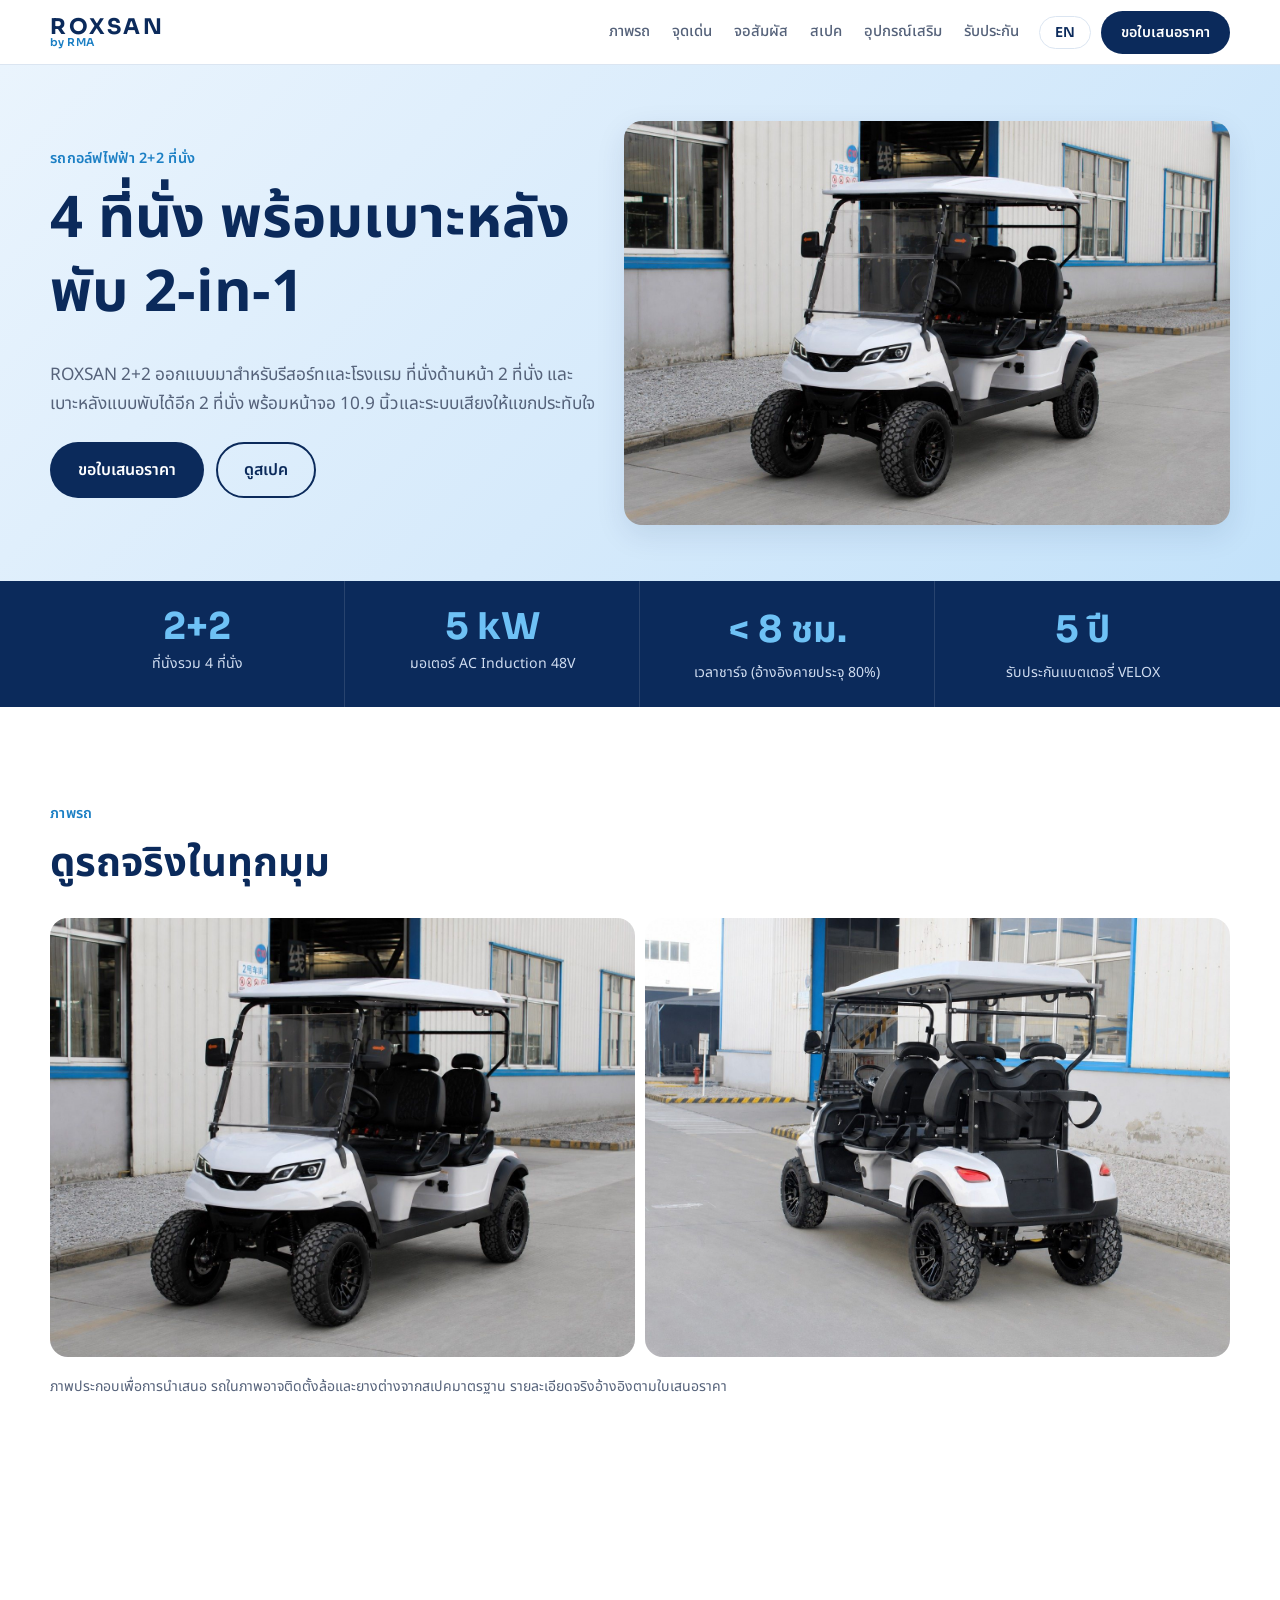
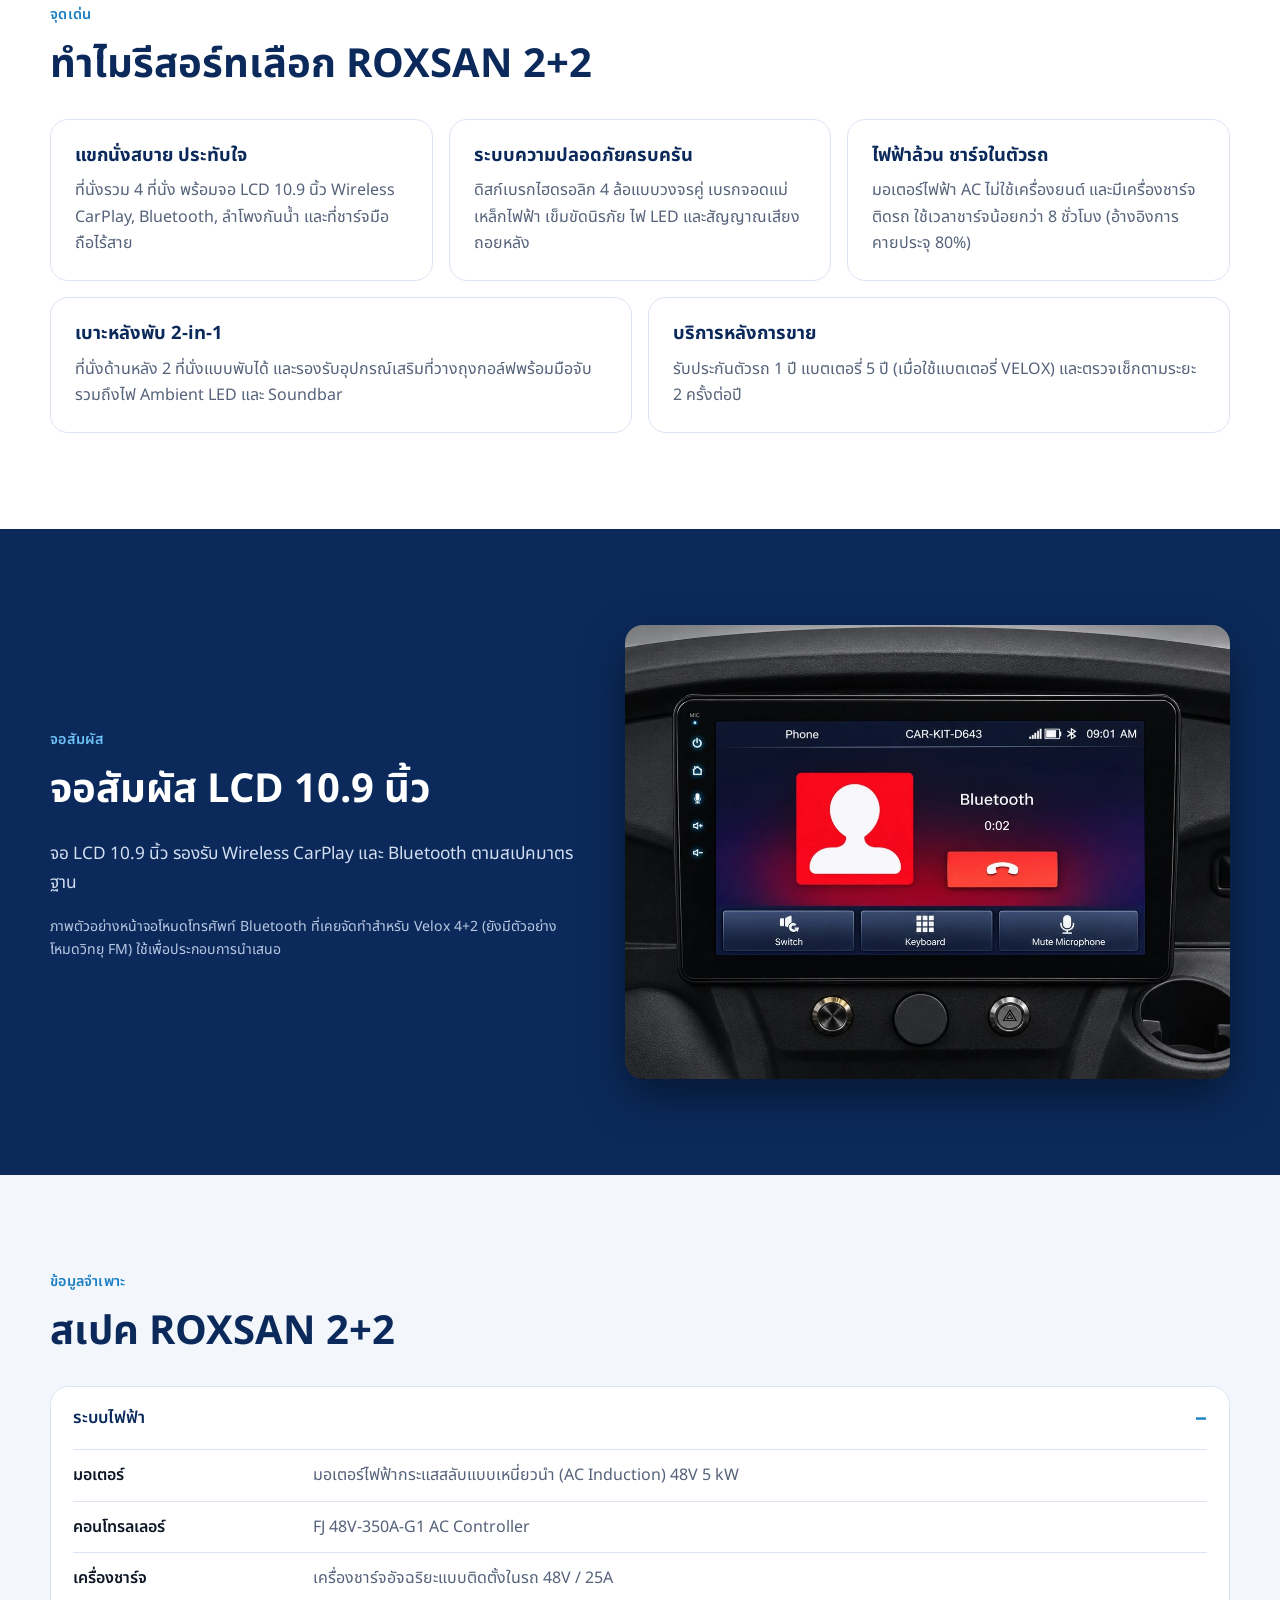
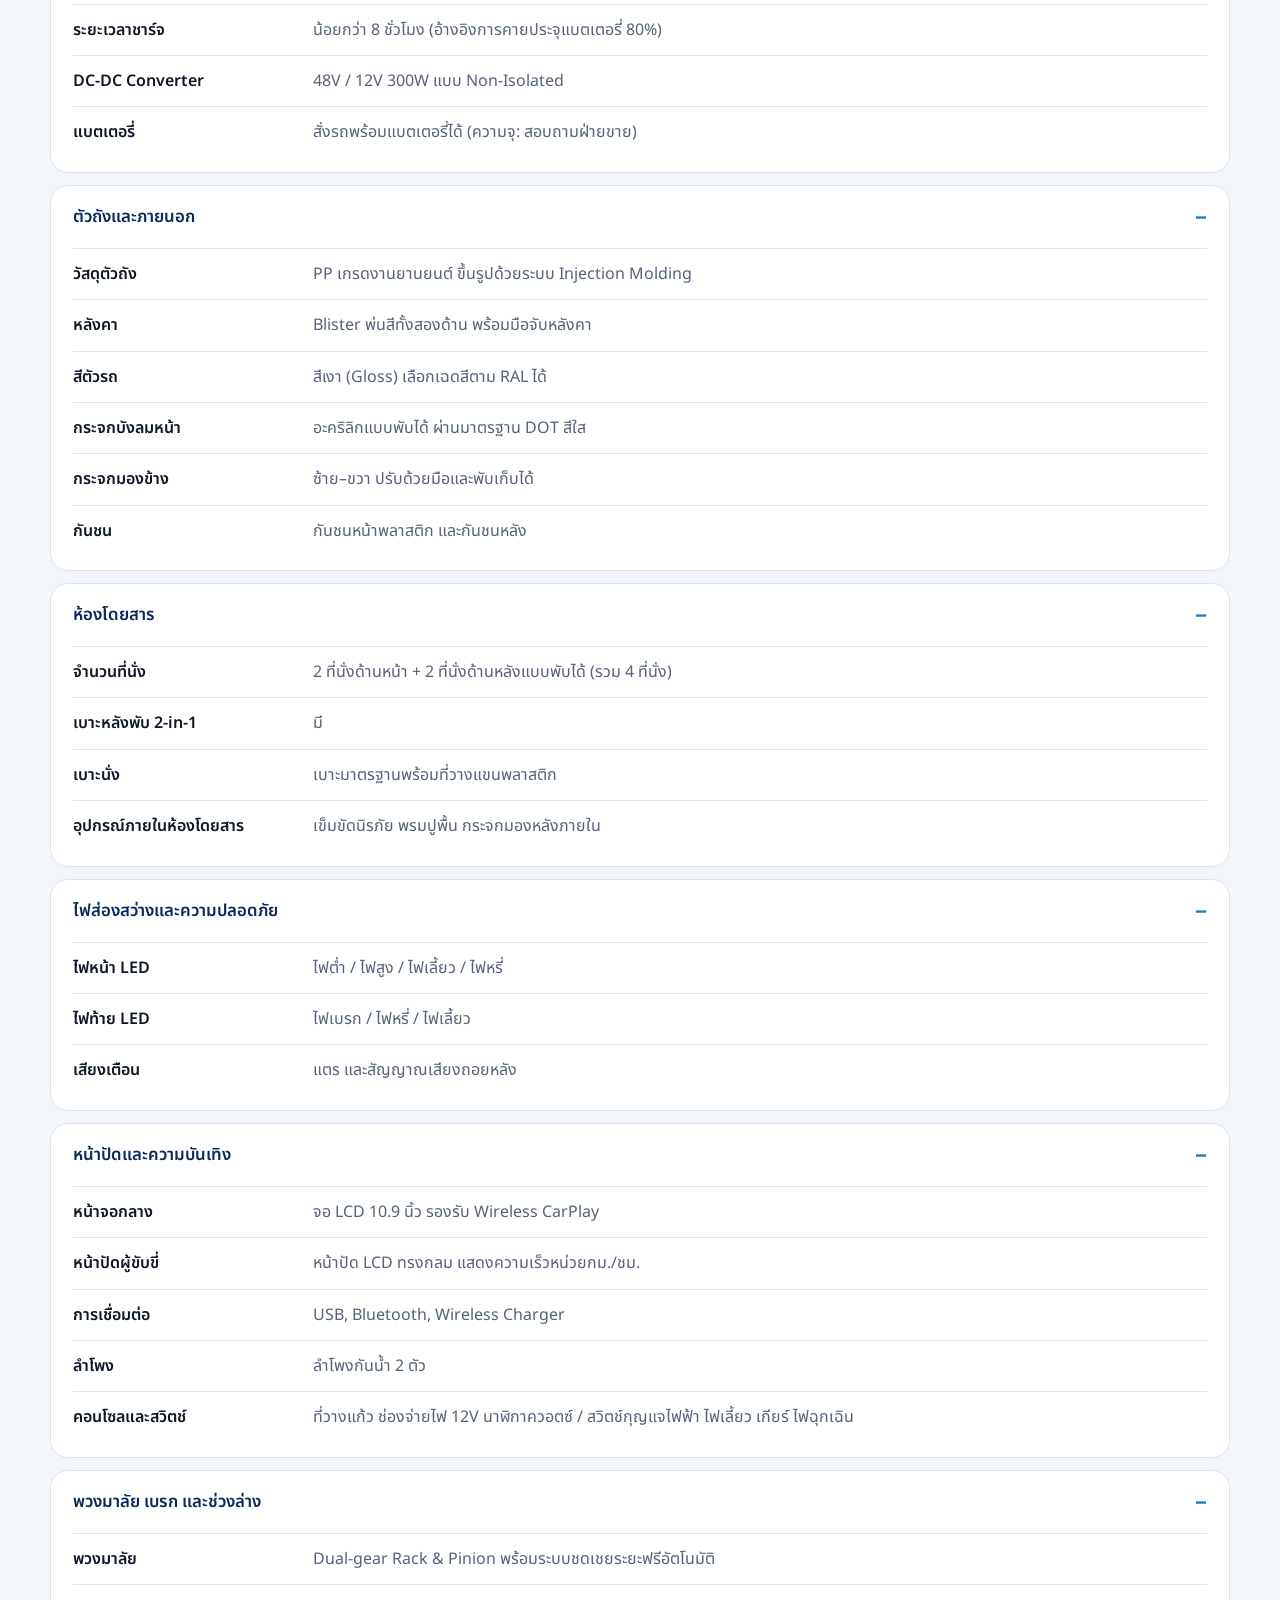
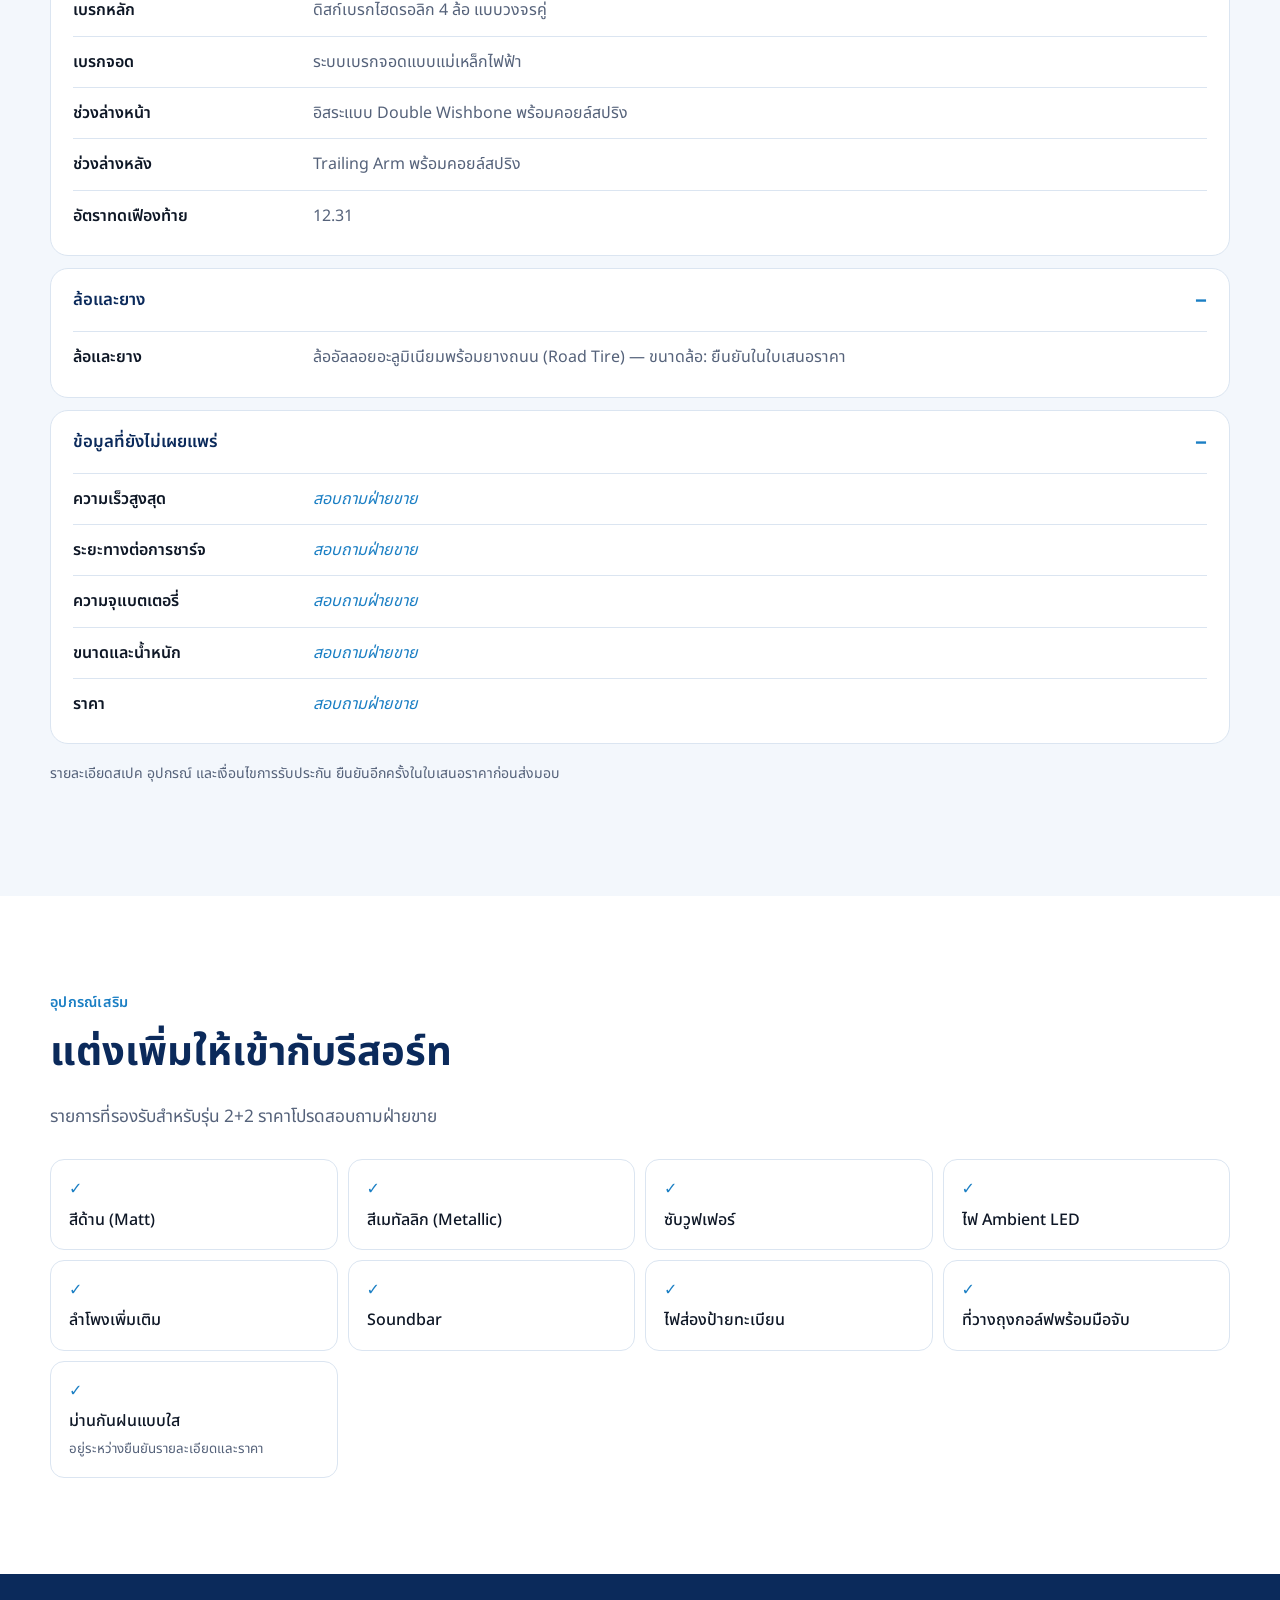
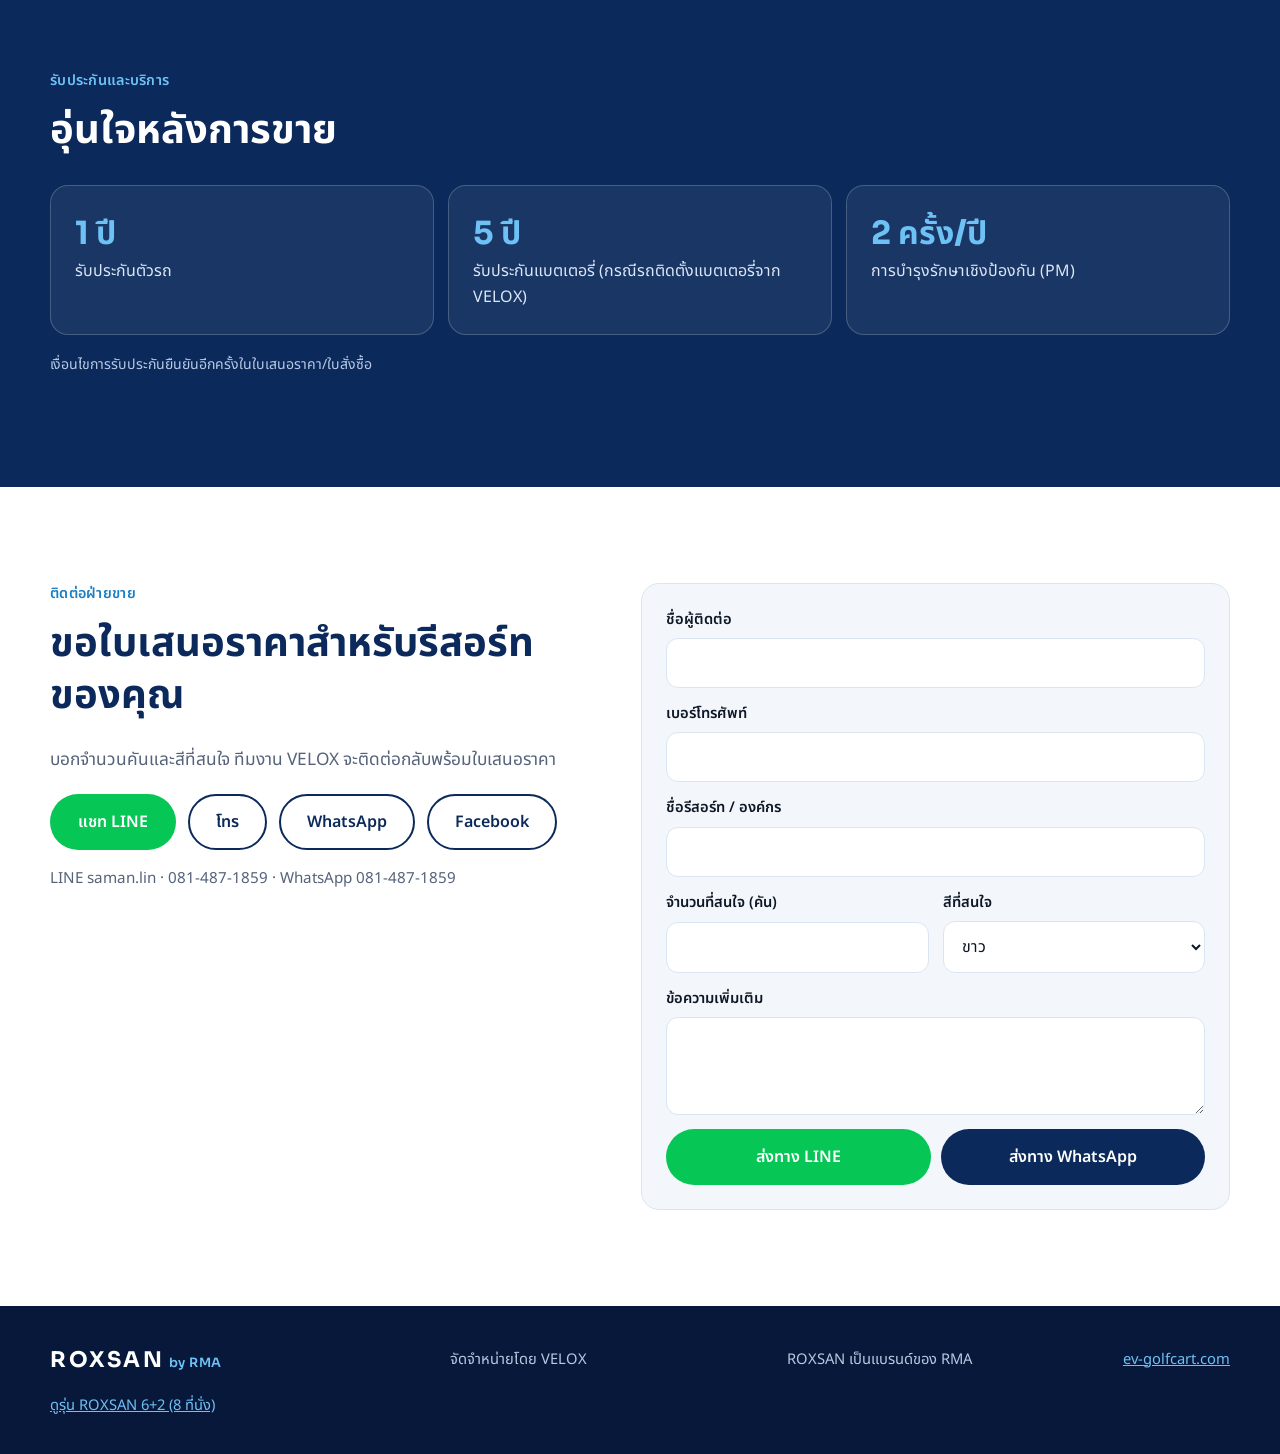
==== 2plus2.html @ b3071f3a "Add ROXSAN 2+2 page New 2plus2.html built from the shared styles and script: 4-seat hero and gallery" ====
<!doctype html>
<html lang="th">
<head>
  <meta charset="utf-8">
  <meta name="viewport" content="width=device-width, initial-scale=1">
  <title data-i18n="meta.title">ROXSAN 2+2</title>
  <meta name="description" content="ROXSAN by RMA 2+2 electric golf cart" data-i18n-content="meta.desc">
  <meta name="theme-color" content="#0B2A5B">
  <meta property="og:title" content="ROXSAN 2+2 — 4-seat electric golf cart">
  <meta property="og:image" content="assets/2p2-front.jpg">
  <link rel="icon" href="data:image/svg+xml,%3Csvg xmlns='http://www.w3.org/2000/svg' viewBox='0 0 32 32'%3E%3Crect width='32' height='32' rx='7' fill='%230B2A5B'/%3E%3Cpath d='M9 22V10h8a4 4 0 010 8h-8m6 0l6 4' fill='none' stroke='%236EC1F5' stroke-width='3' stroke-linecap='round' stroke-linejoin='round'/%3E%3C/svg%3E">
  <link rel="preconnect" href="https://fonts.googleapis.com">
  <link rel="preconnect" href="https://fonts.gstatic.com" crossorigin>
  <link href="https://fonts.googleapis.com/css2?family=Noto+Sans+Thai:wght@400;500;600;700&family=Sora:wght@500;600;700&display=swap" rel="stylesheet">
  <link rel="stylesheet" href="css/styles.css">
</head>
<body>
  <noscript><p class="noscript">กรุณาเปิดใช้งาน JavaScript / Please enable JavaScript.</p></noscript>

  <header class="site-header">
    <div class="wrap header-inner">
      <a class="brand" href="#hero" aria-label="ROXSAN by RMA">
        <span class="brand-name">ROXSAN</span>
        <span class="brand-by" data-i18n="brand.by">by RMA</span>
      </a>
      <nav class="nav" aria-label="Main">
        <a href="#gallery" data-i18n="nav.gallery"></a>
        <a href="#why" data-i18n="nav.why"></a>
        <a href="#screen" data-i18n="nav.screen"></a>
        <a href="#specs" data-i18n="nav.specs"></a>
        <a href="#accessories" data-i18n="nav.accessories"></a>
        <a href="#warranty" data-i18n="nav.warranty"></a>
      </nav>
      <div class="header-actions">
        <button class="lang-btn" id="langBtn" type="button" data-i18n="lang.short" data-i18n-aria-label="lang.label"></button>
        <a class="btn btn-primary btn-sm" href="#quote" data-i18n="nav.quote"></a>
      </div>
    </div>
  </header>

  <main>
    <section id="hero" class="hero">
      <div class="wrap hero-inner">
        <div class="hero-copy">
          <p class="eyebrow" data-i18n="hero.eyebrow"></p>
          <h1 data-i18n="hero.title"></h1>
          <p class="lead" data-i18n="hero.sub"></p>
          <div class="hero-cta">
            <a class="btn btn-primary" href="#quote" data-i18n="hero.cta1"></a>
            <a class="btn btn-ghost" href="#specs" data-i18n="hero.cta2"></a>
          </div>
        </div>
        <div class="hero-media">
          <img class="photo" src="assets/2p2-front.jpg" alt="" data-i18n-alt="hero.imgalt" width="1600" height="1067" fetchpriority="high">
        </div>
      </div>
    </section>

    <section id="facts" class="facts" aria-label="Key facts">
      <div class="wrap facts-grid">
        <div class="fact"><strong data-i18n="facts.seats.v"></strong><span data-i18n="facts.seats.l"></span></div>
        <div class="fact"><strong data-i18n="facts.motor.v"></strong><span data-i18n="facts.motor.l"></span></div>
        <div class="fact"><strong data-i18n="facts.charge.v"></strong><span data-i18n="facts.charge.l"></span></div>
        <div class="fact"><strong data-i18n="facts.warranty.v"></strong><span data-i18n="facts.warranty.l"></span></div>
      </div>
    </section>

    <section id="gallery" class="section">
      <div class="wrap">
        <p class="eyebrow" data-i18n="gallery.eyebrow"></p>
        <h2 data-i18n="gallery.title"></h2>
        <div class="gallery gallery-2 reveal">
          <button type="button" class="g-item" data-index="0"><img src="assets/2p2-front.jpg" alt="" data-i18n-alt="gallery.1.alt" loading="lazy"></button>
          <button type="button" class="g-item" data-index="1"><img src="assets/2p2-rear.jpg" alt="" data-i18n-alt="gallery.2.alt" loading="lazy"></button>
        </div>
        <p class="note" data-i18n="gallery.note"></p>
      </div>
    </section>


    <section id="why" class="section">
      <div class="wrap">
        <p class="eyebrow" data-i18n="why.eyebrow"></p>
        <h2 data-i18n="why.title"></h2>
        <div class="cards reveal">
          <article class="card"><h3 data-i18n="why.1.t"></h3><p data-i18n="why.1.d"></p></article>
          <article class="card"><h3 data-i18n="why.2.t"></h3><p data-i18n="why.2.d"></p></article>
          <article class="card"><h3 data-i18n="why.3.t"></h3><p data-i18n="why.3.d"></p></article>
          <article class="card"><h3 data-i18n="why.4.t"></h3><p data-i18n="why.4.d"></p></article>
          <article class="card"><h3 data-i18n="why.5.t"></h3><p data-i18n="why.5.d"></p></article>
        </div>
      </div>
    </section>

    <section id="screen" class="section navy">
      <div class="wrap screen-grid reveal">
        <div>
          <p class="eyebrow" data-i18n="screen.eyebrow"></p>
          <h2 data-i18n="screen.title"></h2>
          <p class="lead on-dark" data-i18n="screen.sub"></p>
          <p class="note on-dark" data-i18n="screen.note"></p>
        </div>
        <img class="screen-img" src="assets/screen.jpg" alt="" data-i18n-alt="screen.alt" width="1200" height="900" loading="lazy">
      </div>
    </section>

    <section id="specs" class="section alt">
      <div class="wrap">
        <p class="eyebrow" data-i18n="specs.eyebrow"></p>
        <h2 data-i18n="specs.title"></h2>
        <div id="specList" class="spec-list reveal"></div>
        <p class="note" data-i18n="specs.note"></p>
      </div>
    </section>

    <section id="accessories" class="section">
      <div class="wrap">
        <p class="eyebrow" data-i18n="acc.eyebrow"></p>
        <h2 data-i18n="acc.title"></h2>
        <p class="lead" data-i18n="acc.sub"></p>
        <ul id="accList" class="acc-list reveal"></ul>
      </div>
    </section>

    <section id="warranty" class="section navy">
      <div class="wrap">
        <p class="eyebrow" data-i18n="warranty.eyebrow"></p>
        <h2 data-i18n="warranty.title"></h2>
        <div class="warranty-grid reveal">
          <div class="w-item"><strong data-i18n="warranty.1.v"></strong><span data-i18n="warranty.1.l"></span></div>
          <div class="w-item"><strong data-i18n="warranty.2.v"></strong><span data-i18n="warranty.2.l"></span></div>
          <div class="w-item"><strong data-i18n="warranty.3.v"></strong><span data-i18n="warranty.3.l"></span></div>
        </div>
        <p class="note on-dark" data-i18n="warranty.note"></p>
      </div>
    </section>

    <section id="quote" class="section">
      <div class="wrap quote-grid">
        <div>
          <p class="eyebrow" data-i18n="quote.eyebrow"></p>
          <h2 data-i18n="quote.title"></h2>
          <p class="lead" data-i18n="quote.sub"></p>
          <div class="contact-btns">
            <a class="btn btn-line" id="lineLink" href="#" target="_blank" rel="noopener" data-i18n="quote.line"></a>
            <a class="btn btn-ghost" id="phoneLink" href="#" data-i18n="quote.phone"></a>
            <a class="btn btn-ghost" id="waLink" href="#" target="_blank" rel="noopener" data-i18n="quote.wa"></a>
            <a class="btn btn-ghost" id="fbLink" href="#" target="_blank" rel="noopener" data-i18n="quote.fb"></a>
          </div>
          <p class="contact-values" id="contactValues"></p>
        </div>
        <form id="quoteForm" class="form" novalidate>
          <label><span data-i18n="form.name"></span><input name="name" autocomplete="name" required></label>
          <label><span data-i18n="form.phone"></span><input name="phone" type="tel" autocomplete="tel" inputmode="tel" required></label>
          <label><span data-i18n="form.resort"></span><input name="resort" autocomplete="organization"></label>
          <div class="form-row">
            <label><span data-i18n="form.qty"></span><input name="qty" type="number" min="1" inputmode="numeric"></label>
            <label><span data-i18n="form.color"></span>
              <select name="color" id="formColor">
                <option value="white" data-i18n="color.white"></option>
                <option value="black" data-i18n="color.black"></option>
                <option value="grey" data-i18n="color.grey"></option>
                <option value="powder" data-i18n="color.powder"></option>
                <option value="turquoise" data-i18n="color.turquoise"></option>
              </select>
            </label>
          </div>
          <label><span data-i18n="form.note"></span><textarea name="note" rows="3"></textarea></label>
          <p class="form-err" id="formErr" role="alert" hidden data-i18n="form.err"></p>
          <p class="form-ok" id="formOk" role="status" hidden data-i18n="form.copied"></p>
          <div class="form-actions">
            <button class="btn btn-line" type="submit" data-channel="line" data-i18n="form.sendLine"></button>
            <button class="btn btn-primary" type="submit" data-channel="wa" data-i18n="form.sendWa"></button>
          </div>
        </form>
      </div>
    </section>
  </main>

  <footer class="footer">
    <div class="wrap footer-inner">
      <div>
        <span class="brand-name">ROXSAN</span> <span class="brand-by" data-i18n="brand.by"></span>
      </div>
      <p data-i18n="footer.seller"></p>
      <p data-i18n="footer.brand"></p>
      <p><a id="siteLink" href="#" target="_blank" rel="noopener"></a></p>
      <p><a href="index.html" data-i18n="footer.other"></a></p>
    </div>
  </footer>

  <a class="sticky-cta" href="#quote" data-i18n="sticky.cta"></a>

  <dialog id="lightbox" class="lightbox" aria-label="Gallery">
    <button type="button" class="lb-btn lb-close" id="lbClose" data-i18n-aria-label="lb.close">&times;</button>
    <button type="button" class="lb-btn lb-prev" id="lbPrev" data-i18n-aria-label="lb.prev">&#8249;</button>
    <img id="lbImg" alt="">
    <button type="button" class="lb-btn lb-next" id="lbNext" data-i18n-aria-label="lb.next">&#8250;</button>
  </dialog>

  <script src="js/config.js"></script>
  <script src="js/i18n.js"></script>
  <script src="js/i18n-2plus2.js"></script>
  <script src="js/specs.js"></script>
  <script src="js/specs-2plus2.js"></script>
  <script src="js/app.js"></script>
</body>
</html>
---- css/styles.css ----
:root {
  --navy: #0b2a5b;
  --navy-2: #123a7a;
  --sky: #6ec1f5;
  --sky-dark: #1b7fc4;
  --ink: #0e1726;
  --muted: #55627a;
  --line: #dbe5f1;
  --bg: #ffffff;
  --bg-alt: #f3f7fc;
  --line-green: #06c755;
  --radius: 18px;
  --shadow: 0 10px 30px rgba(11, 42, 91, 0.1);
  --font: "Sora", "Noto Sans Thai", system-ui, -apple-system, "Segoe UI", sans-serif;
  --font-th: "Noto Sans Thai", "Sora", system-ui, sans-serif;
}

*, *::before, *::after { box-sizing: border-box; }
html { scroll-behavior: smooth; scroll-padding-top: 76px; }
body {
  margin: 0;
  font-family: var(--font-th);
  color: var(--ink);
  background: var(--bg);
  line-height: 1.65;
  -webkit-text-size-adjust: 100%;
}
html[lang="en"] body { font-family: var(--font); }
img { max-width: 100%; display: block; }
a { color: inherit; }
h1, h2, h3 { font-family: var(--font); line-height: 1.2; margin: 0 0 .5em; letter-spacing: -0.01em; overflow-wrap: anywhere; }
html[lang="th"] h1, html[lang="th"] h2, html[lang="th"] h3 { font-family: var(--font-th); line-height: 1.3; letter-spacing: 0; }
p { margin: 0 0 1em; }
:focus-visible { outline: 3px solid var(--sky-dark); outline-offset: 3px; border-radius: 6px; }

.wrap { width: min(1180px, 100% - 32px); margin-inline: auto; }
.noscript { background: #fff3cd; padding: 12px 16px; margin: 0; text-align: center; }

/* Header */
.site-header {
  position: sticky; top: 0; z-index: 50;
  background: rgba(255, 255, 255, 0.92);
  backdrop-filter: blur(10px);
  border-bottom: 1px solid var(--line);
}
.header-inner { display: flex; align-items: center; gap: 20px; min-height: 64px; }
.brand { text-decoration: none; display: flex; flex-direction: column; line-height: 1; color: var(--navy); }
.brand-name { font-family: var(--font); font-weight: 700; font-size: 1.35rem; letter-spacing: .12em; }
.brand-by { font-family: var(--font); font-size: .68rem; color: var(--sky-dark); font-weight: 600; letter-spacing: .04em; }
.footer .brand-by { font-size: .8rem; color: var(--sky); }
.nav { display: none; gap: 22px; margin-left: auto; font-size: .93rem; font-weight: 500; }
.nav a { text-decoration: none; color: var(--muted); padding: 6px 0; }
.nav a:hover { color: var(--navy); }
.header-actions { display: flex; align-items: center; gap: 10px; margin-left: auto; }
.lang-btn {
  font: 600 .85rem var(--font); color: var(--navy); background: #fff;
  border: 1.5px solid var(--line); border-radius: 999px; padding: 7px 14px; cursor: pointer; min-width: 52px;
}
.lang-btn:hover { border-color: var(--navy); }
.header-actions .btn { display: none; }

/* Buttons */
.btn {
  display: inline-flex; align-items: center; justify-content: center; gap: 8px;
  font: 600 1rem var(--font-th); text-decoration: none; cursor: pointer;
  padding: 14px 26px; border-radius: 999px; border: 2px solid transparent;
  transition: transform .15s ease, box-shadow .15s ease, background .15s ease;
}
html[lang="en"] .btn { font-family: var(--font); font-size: .95rem; }
.btn:hover { transform: translateY(-1px); box-shadow: var(--shadow); }
.btn-primary { background: var(--navy); color: #fff; }
.btn-primary:hover { background: var(--navy-2); }
.btn-ghost { background: transparent; color: var(--navy); border-color: var(--navy); }
.btn-line { background: var(--line-green); color: #fff; }
.btn-sm { padding: 9px 18px; font-size: .9rem; }

/* Hero */
.hero { background: linear-gradient(135deg, #eaf4fd 0%, #d6eafb 55%, #c3e2fa 100%); overflow: hidden; }
.hero-inner { display: grid; gap: 8px; padding-block: 36px 24px; align-items: center; }
.eyebrow {
  font: 600 .78rem var(--font); letter-spacing: .14em; text-transform: uppercase;
  color: var(--sky-dark); margin-bottom: 14px;
}
html[lang="th"] .eyebrow { letter-spacing: .02em; text-transform: none; font-family: var(--font-th); font-size: .9rem; }
.hero h1 { font-size: clamp(2rem, 6.2vw, 3.6rem); color: var(--navy); font-weight: 700; }
.lead { font-size: 1.08rem; color: var(--muted); max-width: 56ch; }
.hero-cta { display: flex; flex-wrap: wrap; gap: 12px; margin-top: 24px; }
.hero-media img { width: 100%; height: auto; mix-blend-mode: multiply; }
/* Location photos (not white-background cut-outs): no blend, rounded with a soft shadow. */
.hero-media img.photo { mix-blend-mode: normal; border-radius: var(--radius); box-shadow: var(--shadow); }

/* Facts */
.facts { background: var(--navy); color: #fff; }
.facts-grid { display: grid; grid-template-columns: repeat(2, 1fr); }
.fact { padding: 22px 10px; text-align: center; border-bottom: 1px solid rgba(255, 255, 255, .12); }
.fact:nth-child(odd) { border-right: 1px solid rgba(255, 255, 255, .12); }
.fact strong { display: block; font: 700 clamp(1.6rem, 5vw, 2.3rem) var(--font); color: var(--sky); }
.fact span { font-size: .88rem; color: #cfdcf0; }

/* Sections */
.section { padding-block: clamp(48px, 8vw, 96px); }
.section.alt { background: var(--bg-alt); }
.section.navy { background: var(--navy); color: #fff; }
.section.navy .eyebrow { color: var(--sky); }
h2 { font-size: clamp(1.6rem, 4.4vw, 2.5rem); color: var(--navy); font-weight: 700; margin-bottom: .6em; }
.section.navy h2 { color: #fff; }
.lead.on-dark { color: #d3def0; }
.screen-grid { display: grid; gap: 28px; align-items: center; }
.screen-img { width: 100%; height: auto; border-radius: var(--radius); box-shadow: 0 18px 48px rgba(0,0,0,.45); }
@media (min-width: 900px) { .screen-grid { grid-template-columns: 1fr 1.15fr; gap: 48px; } }
.note { font-size: .88rem; color: var(--muted); margin-top: 18px; }
.note.on-dark { color: #b9c9e3; }

/* Gallery */
.gallery { display: grid; grid-template-columns: repeat(2, 1fr); gap: 10px; margin-top: 28px; }
.g-item { padding: 0; border: 0; border-radius: var(--radius); overflow: hidden; cursor: zoom-in; background: #eef3fa; aspect-ratio: 4/3; position: relative; }
.g-item img { width: 100%; height: 100%; object-fit: cover; transition: transform .5s ease; }
.g-item:hover img { transform: scale(1.04); }
.gallery.gallery-2 { grid-template-columns: 1fr; }
@media (min-width: 640px) { .gallery.gallery-2 { grid-template-columns: repeat(2, 1fr); } }
.g-1 { grid-column: 1 / -1; aspect-ratio: 16/10; }
.g-1 img { object-fit: contain; background: #fff; }

/* Colours */
.colors { display: grid; gap: 24px; margin-top: 28px; align-items: center; }
.color-preview { background: #fff; border-radius: var(--radius); overflow: hidden; box-shadow: var(--shadow); }
.color-preview img { width: 100%; height: auto; transition: opacity .25s ease; }
.color-name { font: 700 1.5rem var(--font-th); color: var(--navy); margin-bottom: 14px; }
.swatches { display: flex; flex-wrap: wrap; gap: 14px; margin-bottom: 8px; }
.swatch {
  width: 52px; height: 52px; border-radius: 50%; background: var(--c);
  border: 3px solid #fff; box-shadow: 0 0 0 1.5px var(--line), 0 4px 10px rgba(0, 0, 0, .12);
  cursor: pointer; transition: transform .15s ease, box-shadow .15s ease;
}
.swatch:hover { transform: scale(1.08); }
.swatch[aria-checked="true"] { box-shadow: 0 0 0 3px var(--navy), 0 4px 10px rgba(0, 0, 0, .12); }

/* Cards */
.cards { display: grid; gap: 16px; margin-top: 28px; }
.card { border: 1px solid var(--line); border-radius: var(--radius); padding: 24px; background: #fff; transition: box-shadow .2s ease, transform .2s ease; }
.card:hover { box-shadow: var(--shadow); transform: translateY(-2px); }
.card h3 { font-size: 1.15rem; color: var(--navy); }
.card p { color: var(--muted); margin: 0; }

/* Specs */
.spec-list { display: grid; gap: 12px; margin-top: 28px; }
.spec-group { background: #fff; border: 1px solid var(--line); border-radius: var(--radius); overflow: hidden; }
.spec-group summary {
  list-style: none; cursor: pointer; padding: 18px 22px; font: 600 1.05rem var(--font-th);
  color: var(--navy); display: flex; justify-content: space-between; align-items: center;
}
html[lang="en"] .spec-group summary { font-family: var(--font); }
.spec-group summary::-webkit-details-marker { display: none; }
.spec-group summary::after { content: "+"; font-size: 1.5rem; line-height: 1; color: var(--sky-dark); }
.spec-group[open] summary::after { content: "–"; }
.spec-group dl { margin: 0; padding: 0 22px 14px; }
.spec-row { display: grid; gap: 2px; padding: 12px 0; border-top: 1px solid var(--line); }
.spec-row dt { font-weight: 600; color: var(--ink); }
.spec-row dd { margin: 0; color: var(--muted); overflow-wrap: anywhere; }
.spec-row dd.ask { font-style: italic; color: var(--sky-dark); }

/* Accessories */
.acc-list { list-style: none; padding: 0; margin: 28px 0 0; display: grid; gap: 10px; grid-template-columns: repeat(auto-fill, minmax(240px, 1fr)); }
.acc-list li { border: 1px solid var(--line); border-radius: 14px; padding: 16px 18px; background: #fff; display: flex; flex-direction: column; gap: 4px; font-weight: 500; }
.acc-list li::before { content: "✓"; color: var(--sky-dark); font-weight: 700; }
.acc-list small { color: var(--muted); font-weight: 400; }

/* Warranty */
.warranty-grid { display: grid; gap: 14px; margin-top: 28px; }
.w-item { border: 1px solid rgba(255, 255, 255, .2); border-radius: var(--radius); padding: 24px; background: rgba(255, 255, 255, .06); }
.w-item strong { display: block; font: 700 2rem var(--font); color: var(--sky); }
.w-item span { color: #dbe6f7; }

/* Quote */
.quote-grid { display: grid; gap: 32px; }
.contact-btns { display: flex; flex-wrap: wrap; gap: 12px; margin-top: 20px; }
.contact-values { margin-top: 16px; color: var(--muted); font-size: .95rem; }
.form { background: var(--bg-alt); border: 1px solid var(--line); border-radius: var(--radius); padding: 24px; display: grid; gap: 14px; }
.form label { display: grid; gap: 6px; font-weight: 600; font-size: .92rem; }
.form input, .form select, .form textarea {
  font: 400 1rem var(--font-th); padding: 12px 14px; border: 1.5px solid var(--line);
  border-radius: 12px; background: #fff; color: var(--ink); width: 100%;
}
.form input:focus, .form select:focus, .form textarea:focus { outline: none; border-color: var(--sky-dark); box-shadow: 0 0 0 3px rgba(27, 127, 196, .18); }
.form-row { display: grid; gap: 14px; grid-template-columns: 1fr 1fr; }
.form-err { color: #b3261e; font-weight: 600; margin: 0; }
.form-ok { color: #0a6b3a; font-weight: 600; margin: 0; }
.footer a { color: var(--sky); }
.form-actions { display: flex; flex-wrap: wrap; gap: 10px; }
.form-actions .btn { flex: 1 1 160px; }

/* Footer */
.footer { background: #07183a; color: #b9c9e3; padding-block: 36px 90px; font-size: .92rem; }
.footer .brand-name { color: #fff; }
.footer-inner { display: grid; gap: 4px; }
.footer p { margin: 0; }

/* Sticky mobile CTA */
.sticky-cta { transition: opacity .2s ease; }
.sticky-cta.hide { opacity: 0; pointer-events: none; }
.sticky-cta {
  position: fixed; left: 16px; right: 16px; bottom: 14px; z-index: 40;
  background: var(--navy); color: #fff; text-align: center; text-decoration: none;
  font-weight: 700; padding: 14px; border-radius: 999px; box-shadow: 0 8px 24px rgba(11, 42, 91, .4);
}

/* Lightbox */
.lightbox { border: 0; padding: 0; background: transparent; max-width: 100vw; max-height: 100vh; width: 100vw; height: 100vh; }
.lightbox::backdrop { background: rgba(5, 12, 28, .9); }
.lightbox[open] { display: grid; place-items: center; }
.lightbox img { max-width: 92vw; max-height: 86vh; border-radius: 12px; background: #fff; object-fit: contain; }
.lb-btn {
  position: absolute; background: rgba(255, 255, 255, .14); color: #fff; border: 0; cursor: pointer;
  width: 48px; height: 48px; border-radius: 50%; font-size: 2rem; line-height: 1;
}
.lb-btn:hover { background: rgba(255, 255, 255, .3); }
.lb-close { top: 16px; right: 16px; }
.lb-prev { left: 12px; top: 50%; transform: translateY(-50%); }
.lb-next { right: 12px; top: 50%; transform: translateY(-50%); }
body.lock { overflow: hidden; }

/* Reveal */
.reveal { opacity: 0; transform: translateY(18px); transition: opacity .6s ease, transform .6s ease; }
.reveal.in { opacity: 1; transform: none; }
.no-js .reveal, .reveal-off .reveal { opacity: 1; transform: none; }

@media (min-width: 640px) {
  .gallery { grid-template-columns: repeat(6, 1fr); }
  .g-1 { grid-column: span 4; grid-row: span 2; aspect-ratio: auto; }
  .g-2, .g-3 { grid-column: span 2; aspect-ratio: auto; }
  .g-4, .g-5 { grid-column: span 3; aspect-ratio: 16/9; }
  .cards { grid-template-columns: repeat(2, 1fr); }
  .warranty-grid { grid-template-columns: repeat(3, 1fr); }
  .spec-row { grid-template-columns: 220px 1fr; gap: 20px; }
}
@media (min-width: 1100px) {
  .nav { display: flex; }
  .header-actions { margin-left: 0; }
}
@media (min-width: 900px) {
  .header-actions .btn { display: inline-flex; }
  .hero-inner { grid-template-columns: 1fr 1.1fr; gap: 24px; padding-block: 56px; }
  .facts-grid { grid-template-columns: repeat(4, 1fr); }
  .fact { border-bottom: 0; border-right: 1px solid rgba(255, 255, 255, .12); }
  .fact:last-child { border-right: 0; }
  .colors { grid-template-columns: 1fr 1fr; gap: 56px; }
  .cards { grid-template-columns: repeat(6, 1fr); }
  .card { grid-column: span 2; }
  .card:nth-child(4), .card:nth-child(5) { grid-column: span 3; }
  .quote-grid { grid-template-columns: 1fr 1.1fr; gap: 56px; align-items: start; }
  .footer-inner { grid-template-columns: 1.2fr 1fr 1fr auto; align-items: center; gap: 16px; }
  .sticky-cta { display: none; }
  .footer { padding-bottom: 36px; }
}
@media (prefers-reduced-motion: reduce) {
  html { scroll-behavior: auto; }
  *, *::before, *::after { transition: none !important; animation: none !important; }
  .reveal { opacity: 1; transform: none; }
}
@media print {
  .site-header, .sticky-cta, .lightbox, .lang-btn { display: none !important; }
  .reveal { opacity: 1; transform: none; }
  .section { padding-block: 24px; }
  .facts, .section.navy, .footer, .btn-primary { -webkit-print-color-adjust: exact; print-color-adjust: exact; }
}
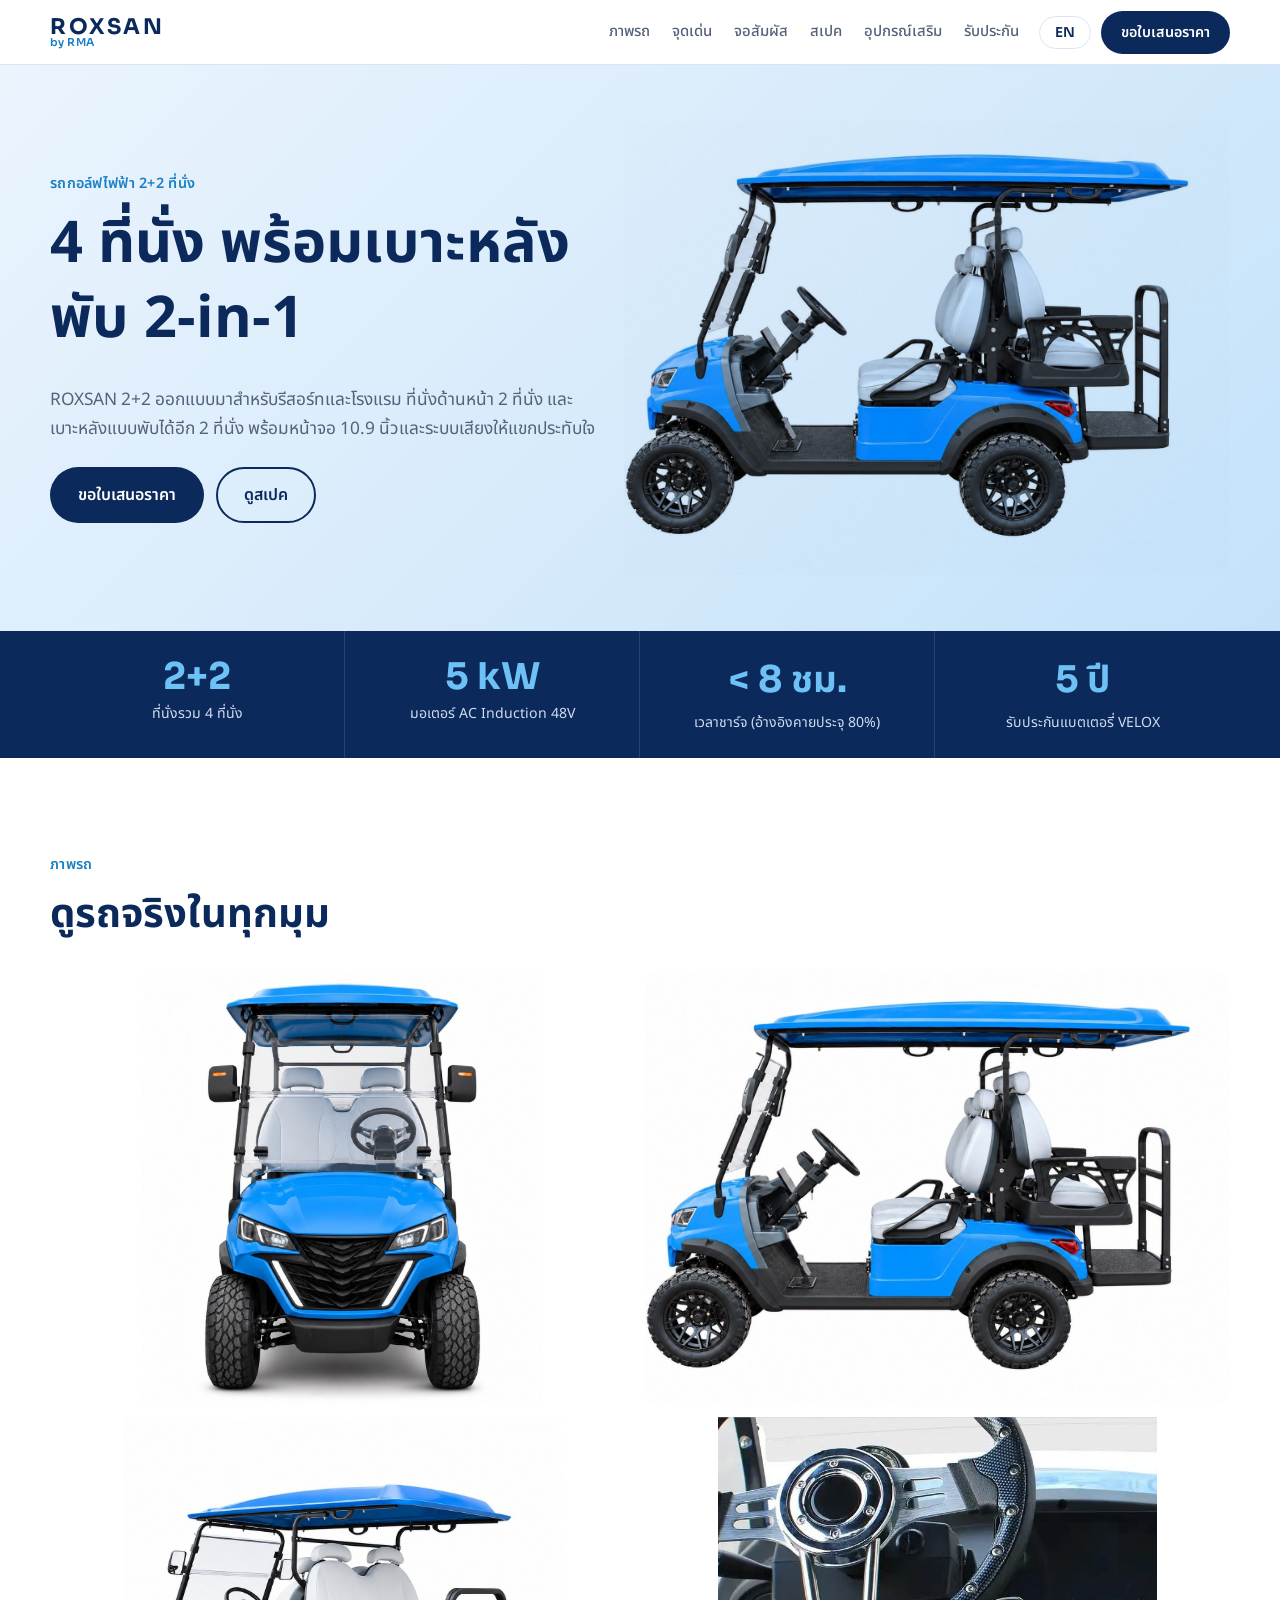
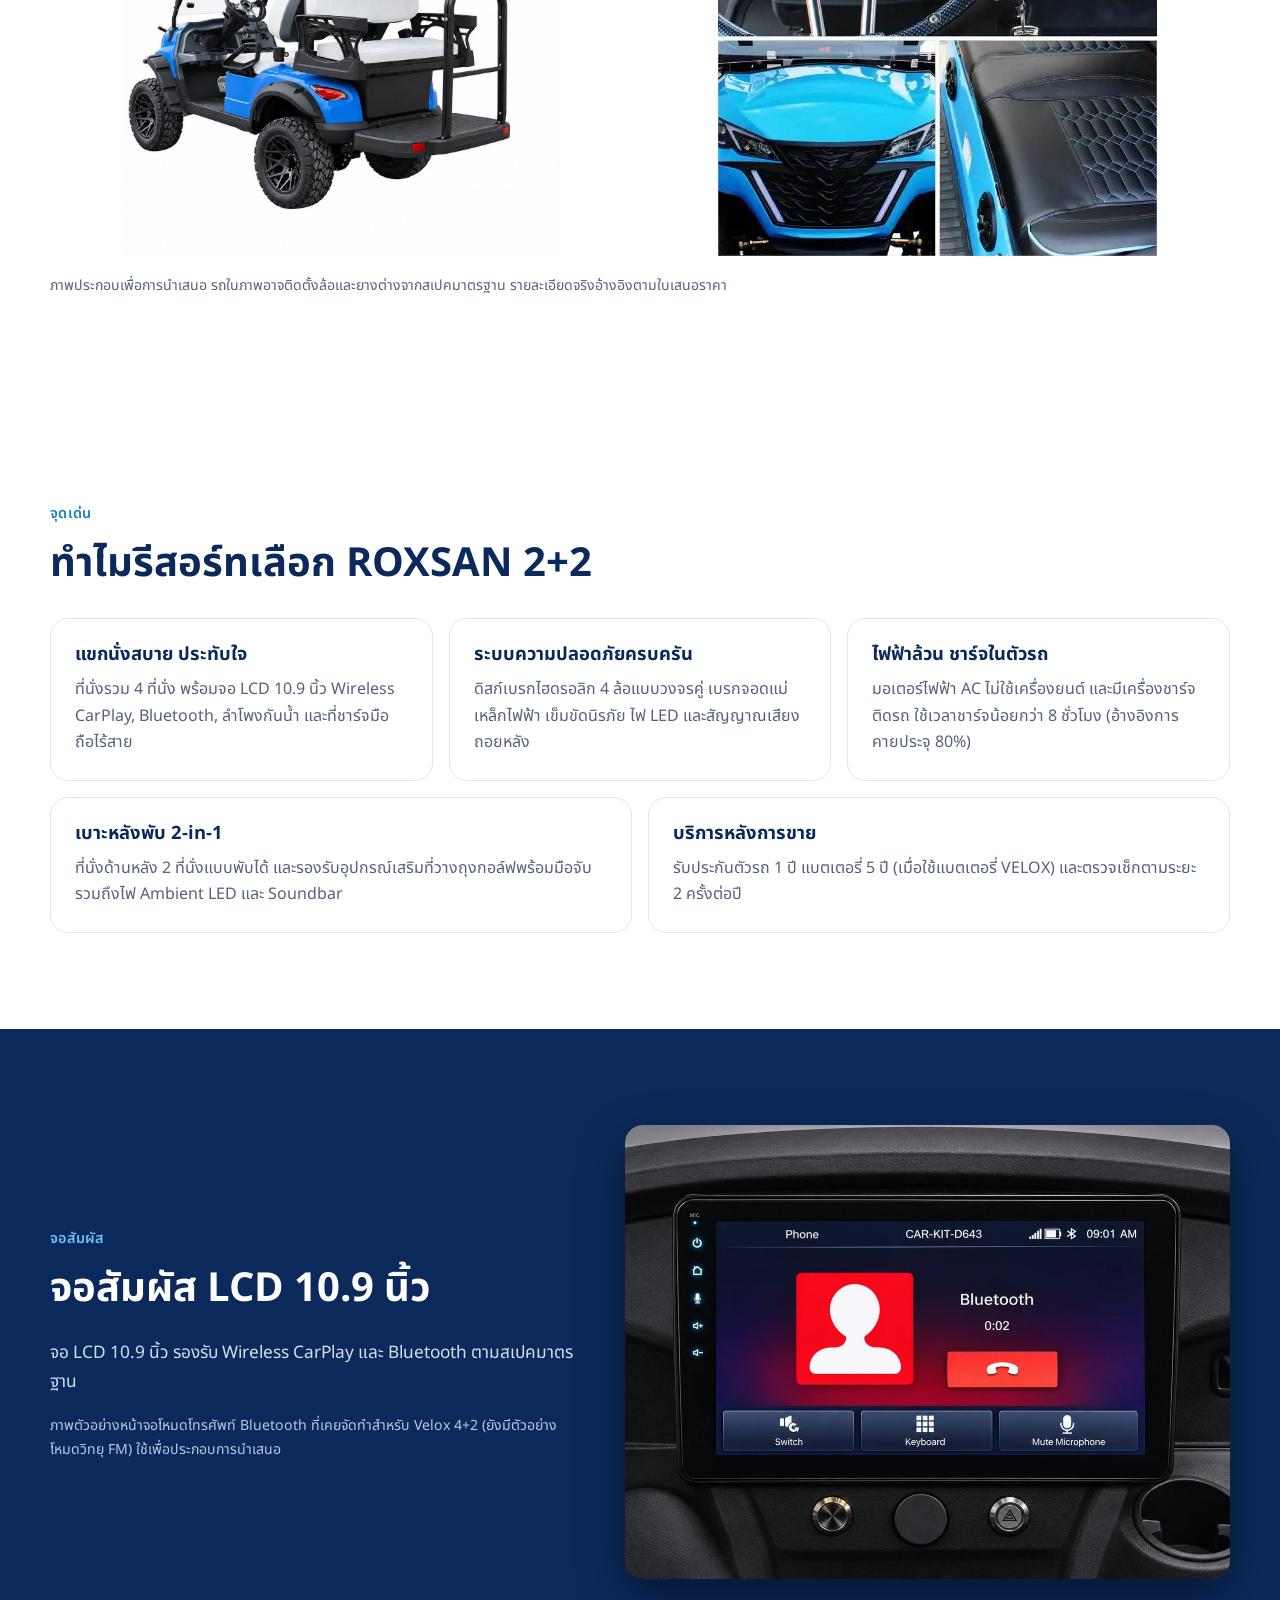
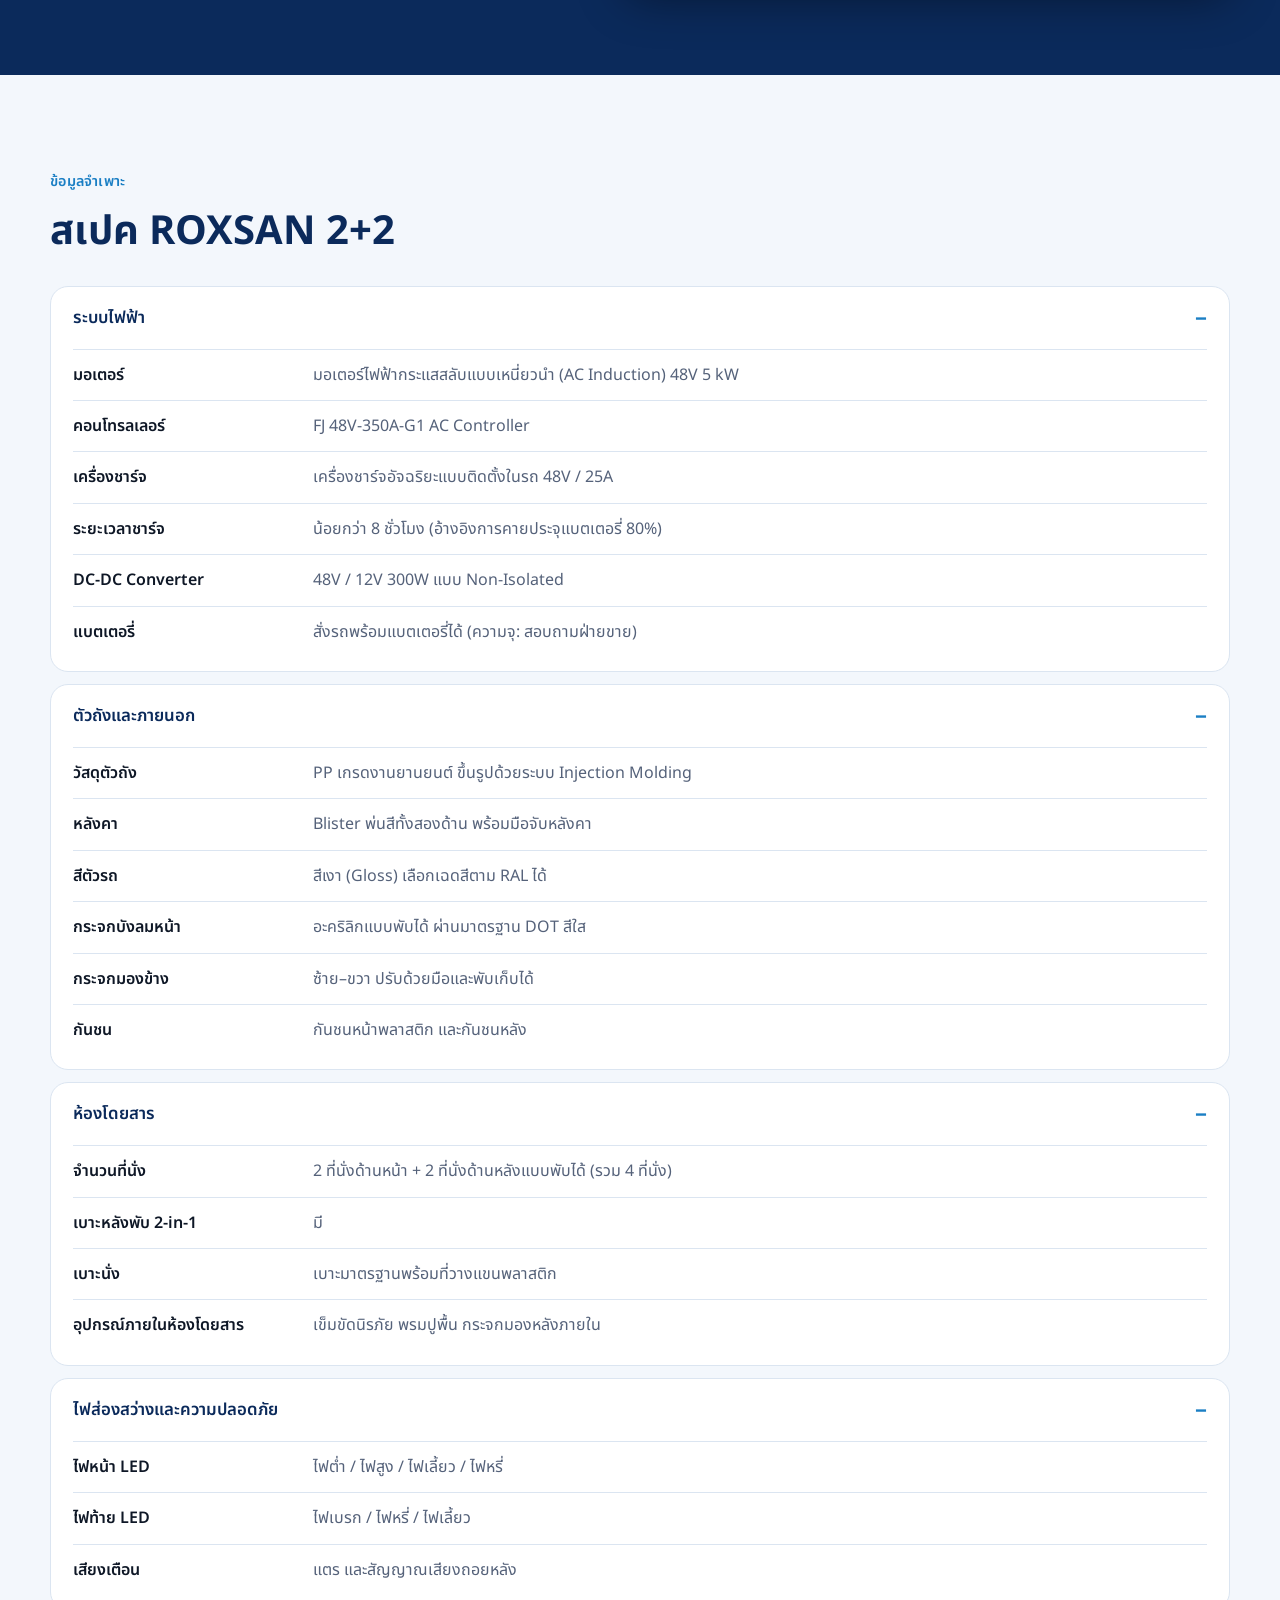
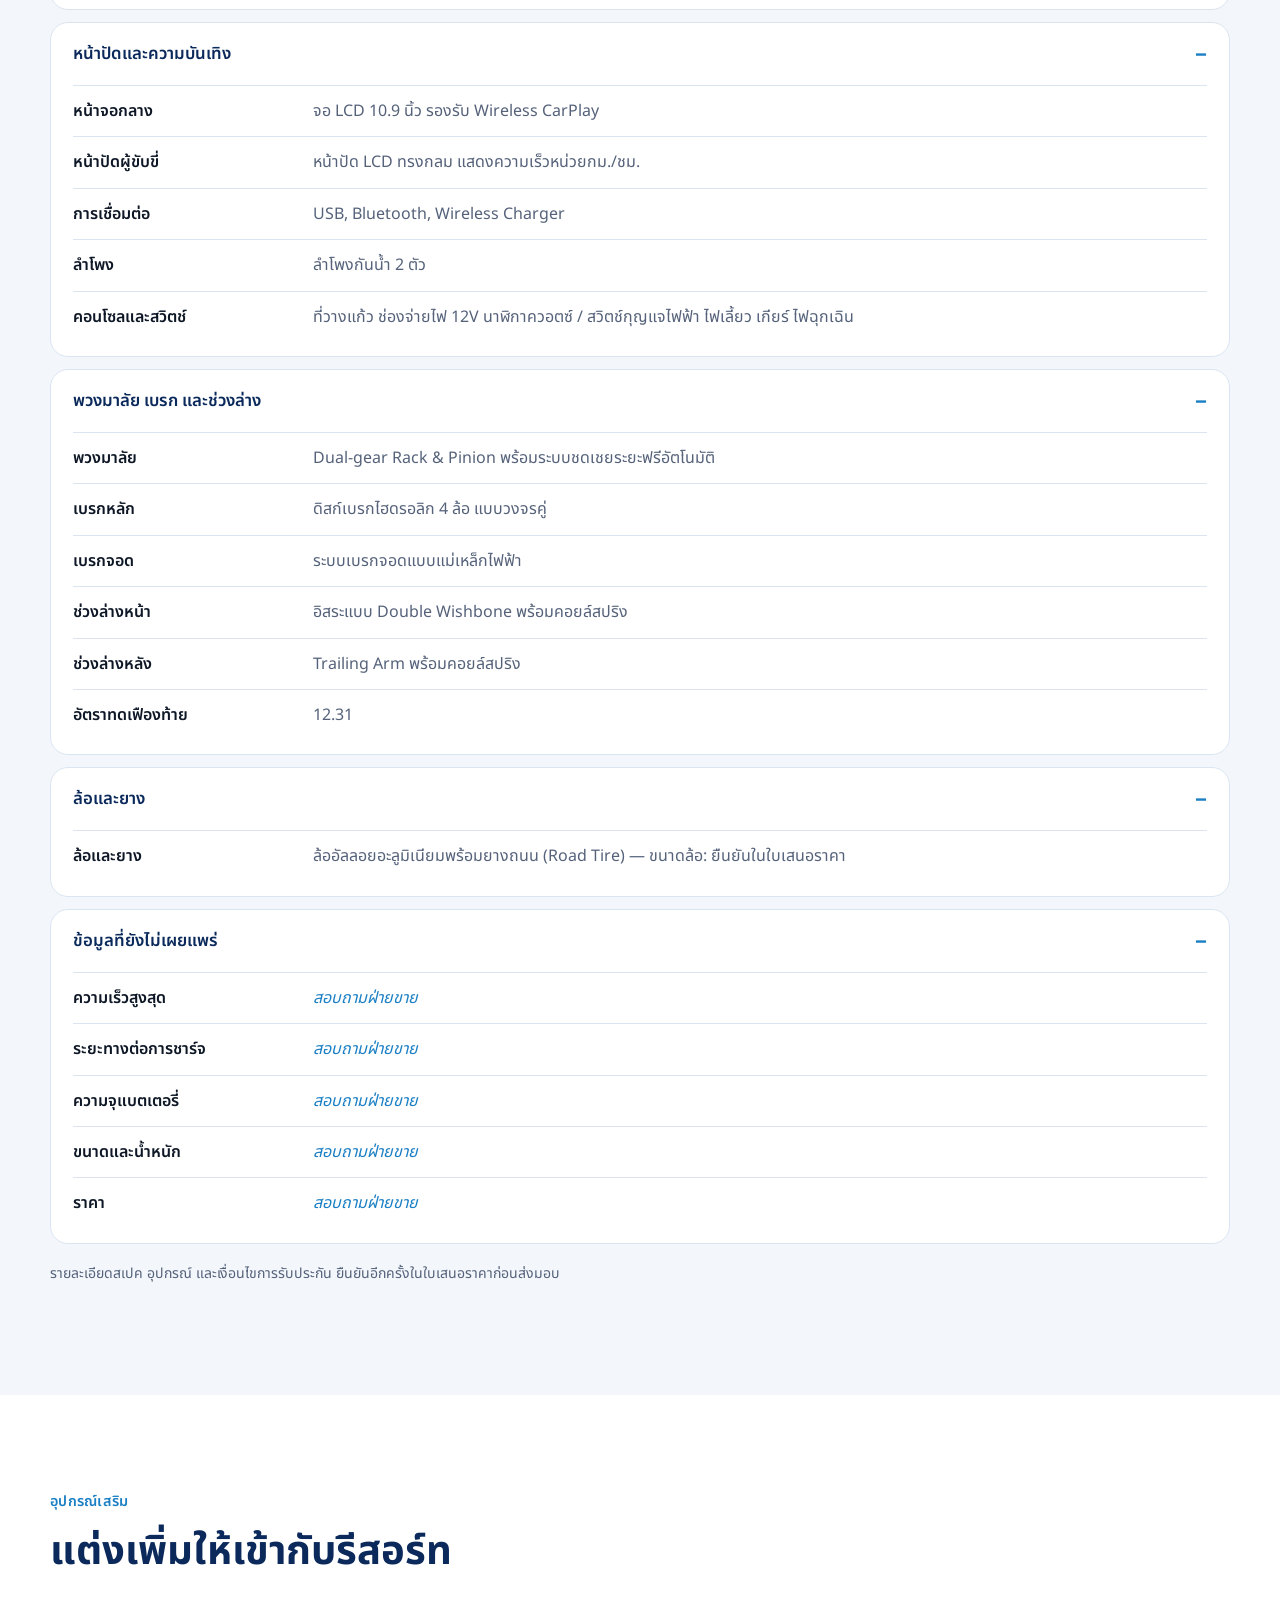
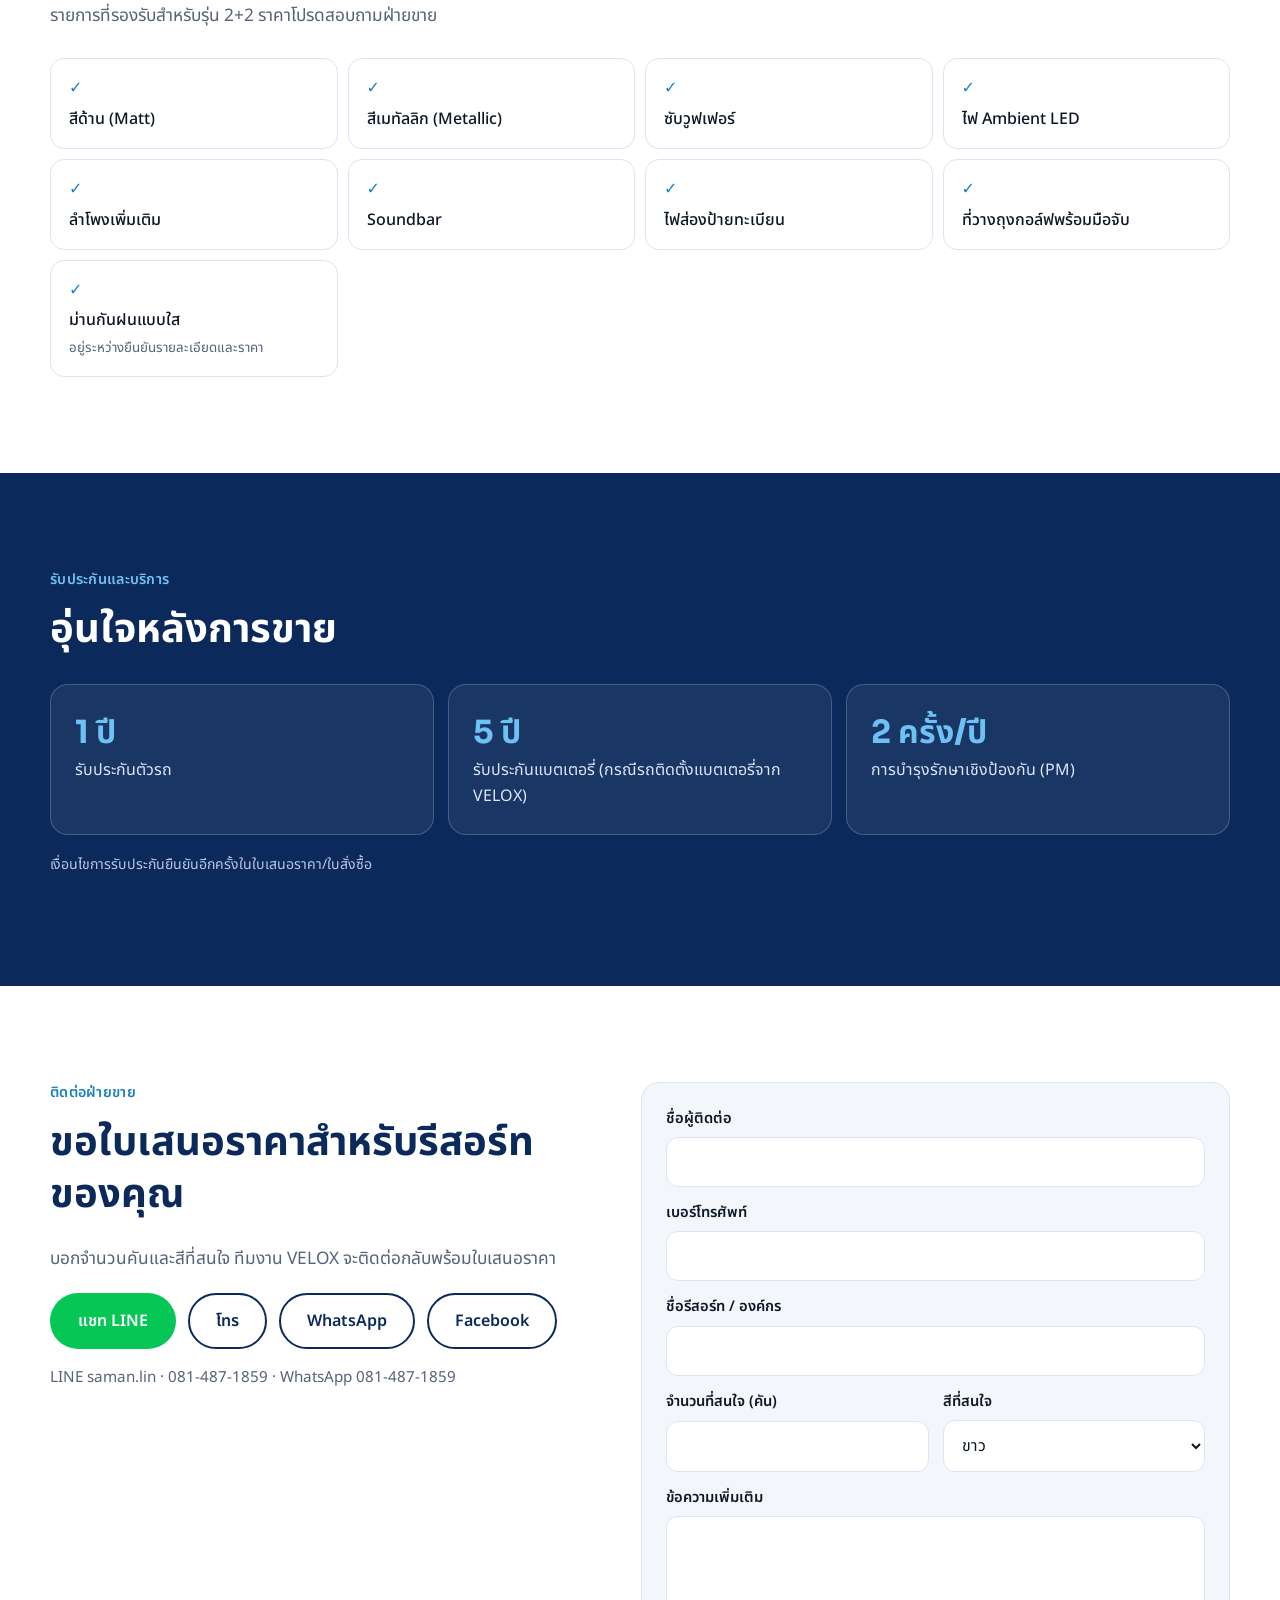
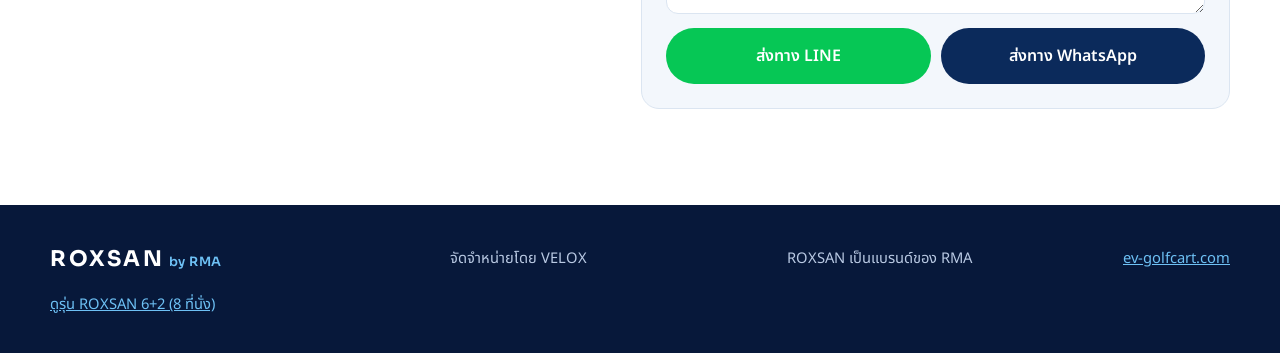
==== commit 54378e2d: "Use the real 2+2 photos on the 2+2 page Hero and a 4-photo gallery now come from the new "2+2" folde" ====
--- a/2plus2.html
+++ b/2plus2.html
@@ -7,7 +7,7 @@
   <meta name="description" content="ROXSAN by RMA 2+2 electric golf cart" data-i18n-content="meta.desc">
   <meta name="theme-color" content="#0B2A5B">
   <meta property="og:title" content="ROXSAN 2+2 — 4-seat electric golf cart">
-  <meta property="og:image" content="assets/2p2-front.jpg">
+  <meta property="og:image" content="assets/2p2-side.jpg">
   <link rel="icon" href="data:image/svg+xml,%3Csvg xmlns='http://www.w3.org/2000/svg' viewBox='0 0 32 32'%3E%3Crect width='32' height='32' rx='7' fill='%230B2A5B'/%3E%3Cpath d='M9 22V10h8a4 4 0 010 8h-8m6 0l6 4' fill='none' stroke='%236EC1F5' stroke-width='3' stroke-linecap='round' stroke-linejoin='round'/%3E%3C/svg%3E">
   <link rel="preconnect" href="https://fonts.googleapis.com">
   <link rel="preconnect" href="https://fonts.gstatic.com" crossorigin>
@@ -51,7 +51,7 @@
           </div>
         </div>
         <div class="hero-media">
-          <img class="photo" src="assets/2p2-front.jpg" alt="" data-i18n-alt="hero.imgalt" width="1600" height="1067" fetchpriority="high">
+          <img src="assets/2p2-side.jpg" alt="" data-i18n-alt="hero.imgalt" width="1448" height="1086" fetchpriority="high">
         </div>
       </div>
     </section>
@@ -69,9 +69,11 @@
       <div class="wrap">
         <p class="eyebrow" data-i18n="gallery.eyebrow"></p>
         <h2 data-i18n="gallery.title"></h2>
-        <div class="gallery gallery-2 reveal">
+        <div class="gallery gallery-2 gallery-cutout reveal">
           <button type="button" class="g-item" data-index="0"><img src="assets/2p2-front.jpg" alt="" data-i18n-alt="gallery.1.alt" loading="lazy"></button>
-          <button type="button" class="g-item" data-index="1"><img src="assets/2p2-rear.jpg" alt="" data-i18n-alt="gallery.2.alt" loading="lazy"></button>
+          <button type="button" class="g-item" data-index="1"><img src="assets/2p2-side.jpg" alt="" data-i18n-alt="gallery.2.alt" loading="lazy"></button>
+          <button type="button" class="g-item" data-index="2"><img src="assets/2p2-rear.jpg" alt="" data-i18n-alt="gallery.3.alt" loading="lazy"></button>
+          <button type="button" class="g-item" data-index="3"><img src="assets/2p2-detail.jpg" alt="" data-i18n-alt="gallery.4.alt" loading="lazy"></button>
         </div>
         <p class="note" data-i18n="gallery.note"></p>
       </div>
--- a/css/styles.css
+++ b/css/styles.css
@@ -86,8 +86,6 @@
 .lead { font-size: 1.08rem; color: var(--muted); max-width: 56ch; }
 .hero-cta { display: flex; flex-wrap: wrap; gap: 12px; margin-top: 24px; }
 .hero-media img { width: 100%; height: auto; mix-blend-mode: multiply; }
-/* Location photos (not white-background cut-outs): no blend, rounded with a soft shadow. */
-.hero-media img.photo { mix-blend-mode: normal; border-radius: var(--radius); box-shadow: var(--shadow); }
 
 /* Facts */
 .facts { background: var(--navy); color: #fff; }
@@ -117,6 +115,9 @@
 .g-item img { width: 100%; height: 100%; object-fit: cover; transition: transform .5s ease; }
 .g-item:hover img { transform: scale(1.04); }
 .gallery.gallery-2 { grid-template-columns: 1fr; }
+/* White-background cut-outs: show the whole vehicle instead of cropping to the tile. */
+.gallery-cutout .g-item { background: #fff; }
+.gallery-cutout .g-item img { object-fit: contain; }
 @media (min-width: 640px) { .gallery.gallery-2 { grid-template-columns: repeat(2, 1fr); } }
 .g-1 { grid-column: 1 / -1; aspect-ratio: 16/10; }
 .g-1 img { object-fit: contain; background: #fff; }
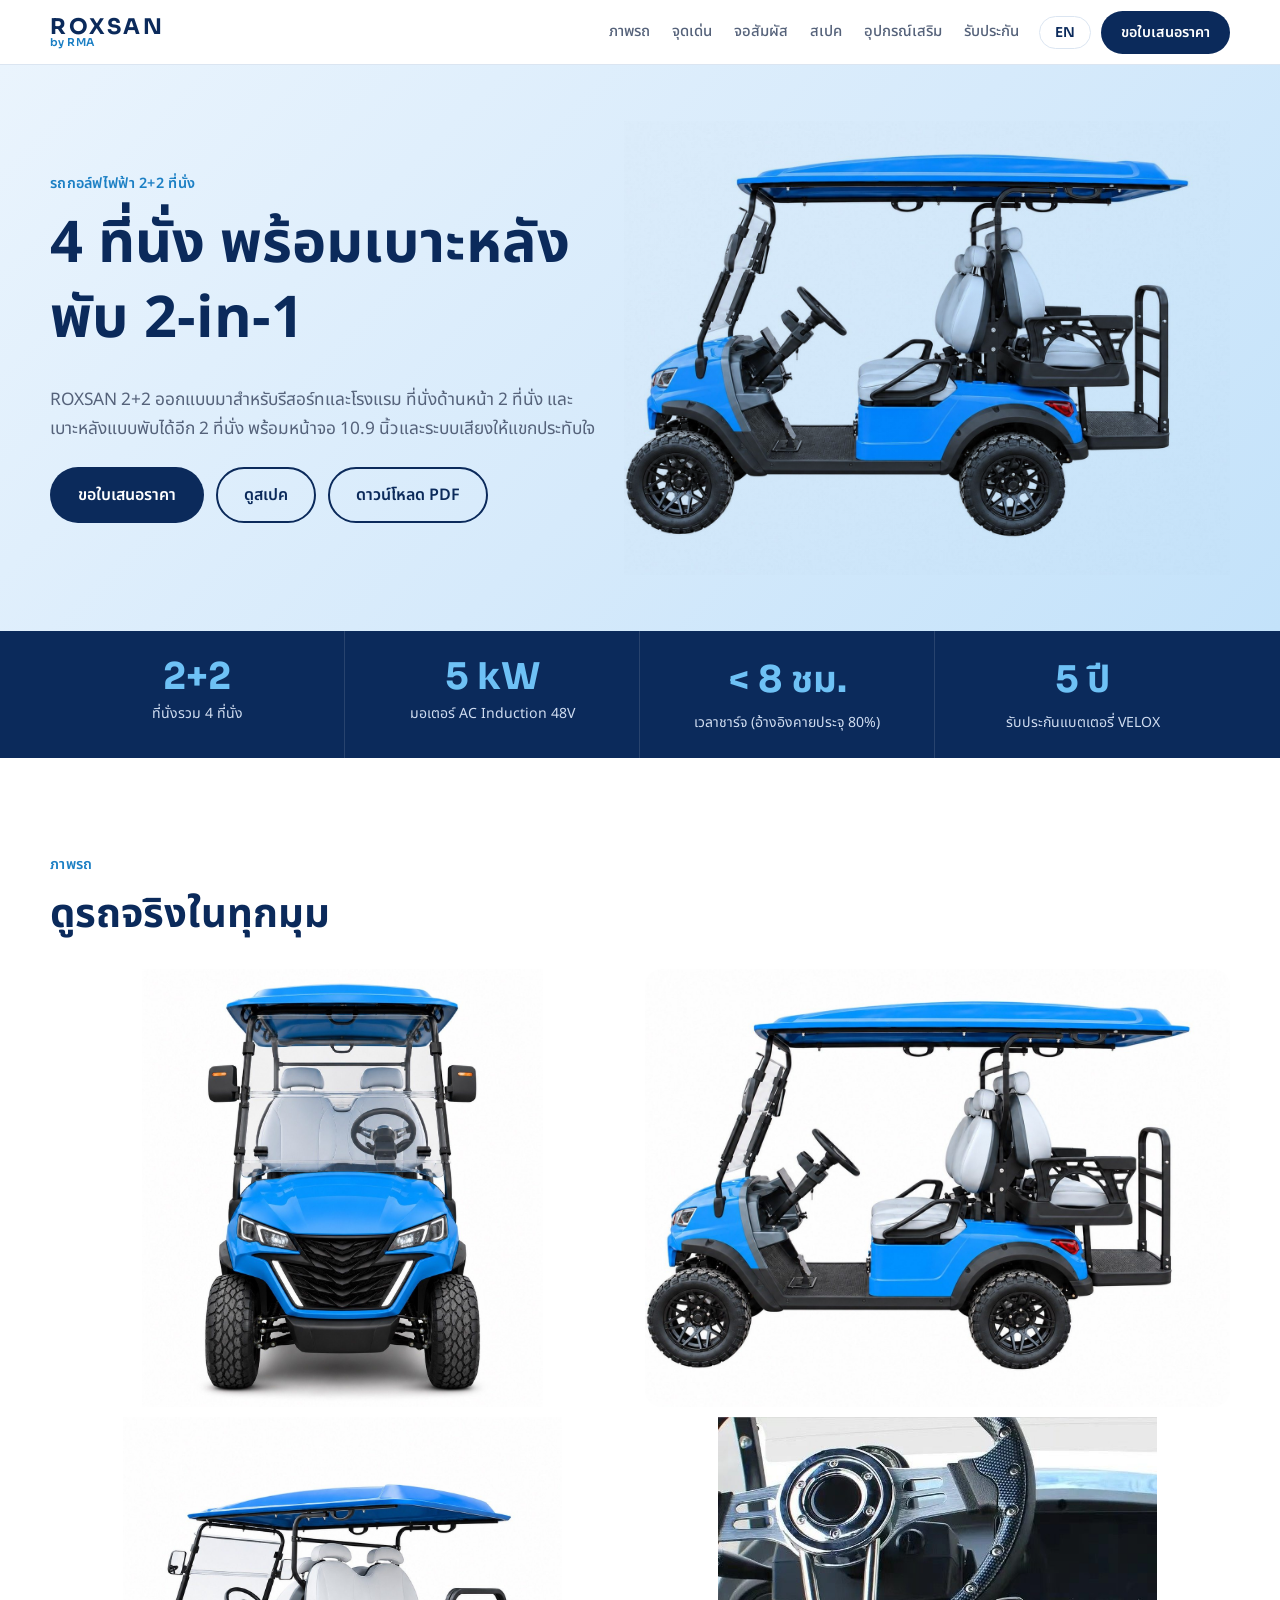
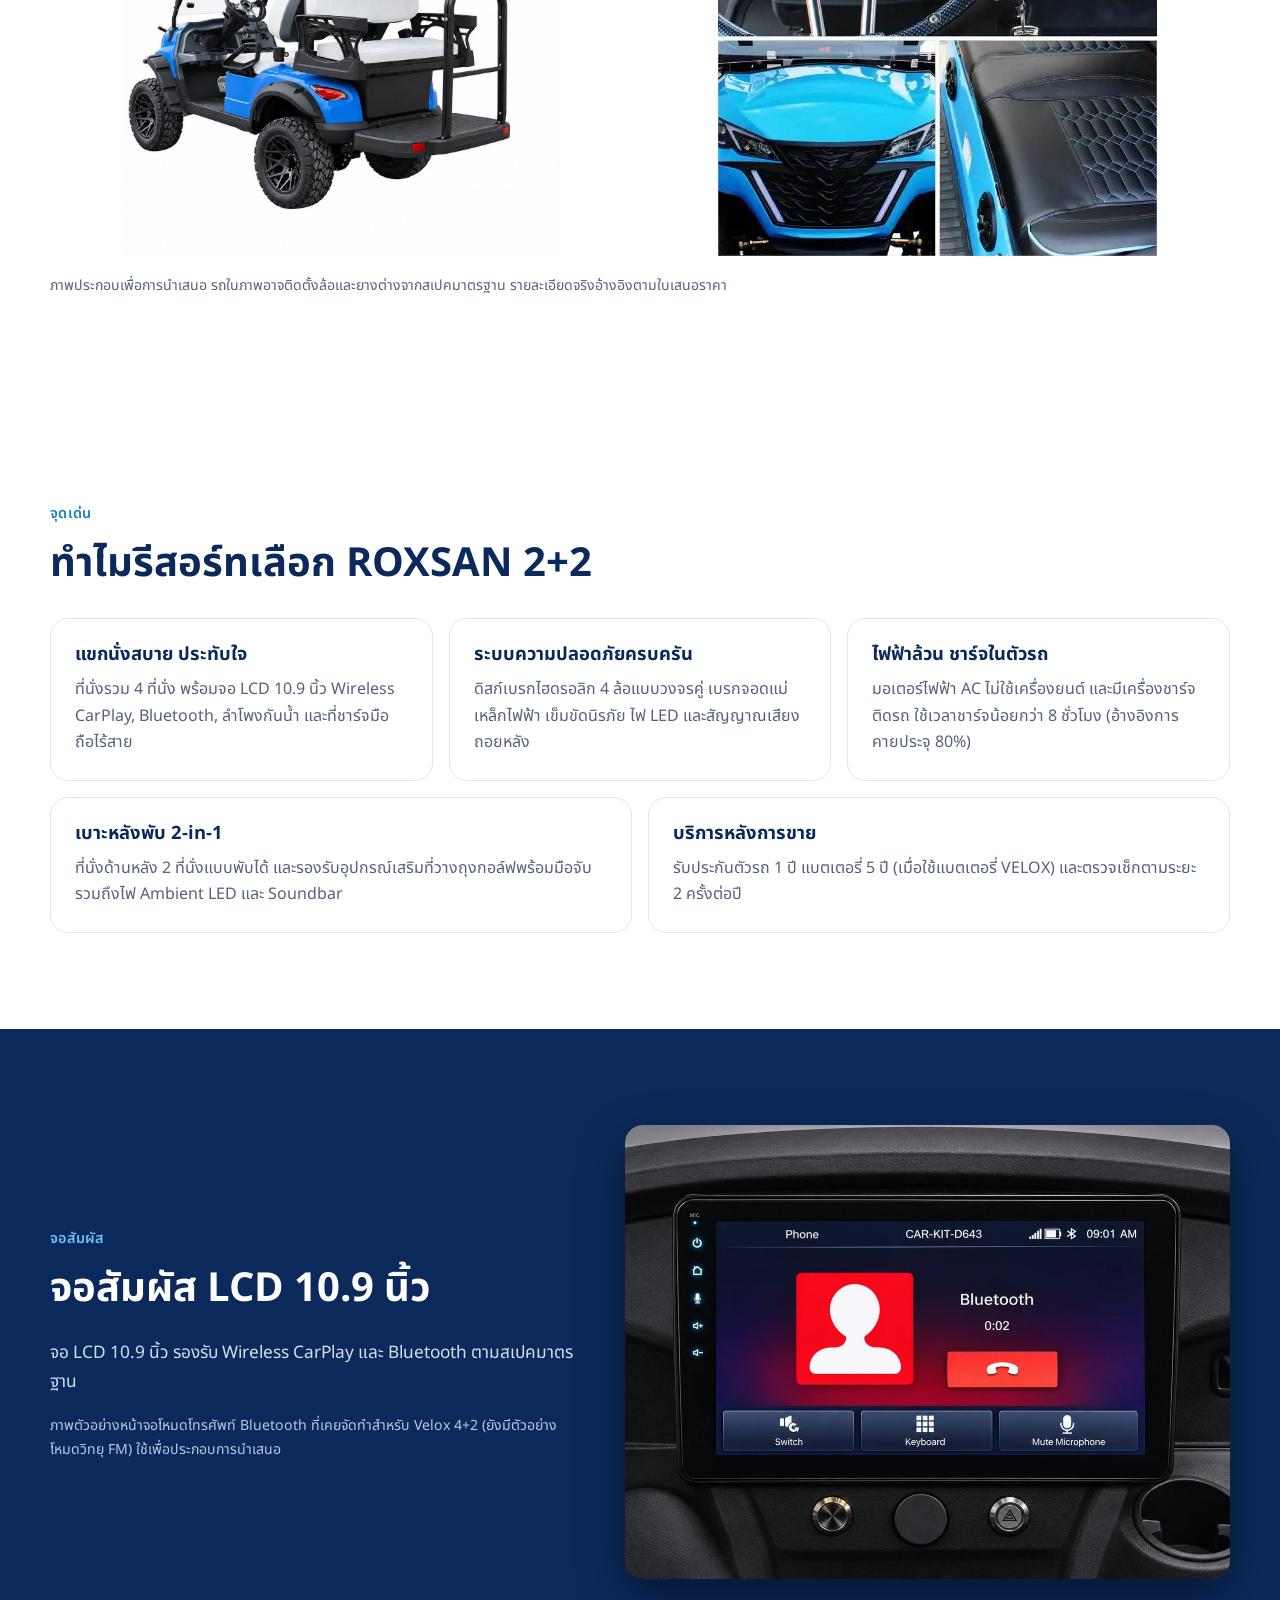
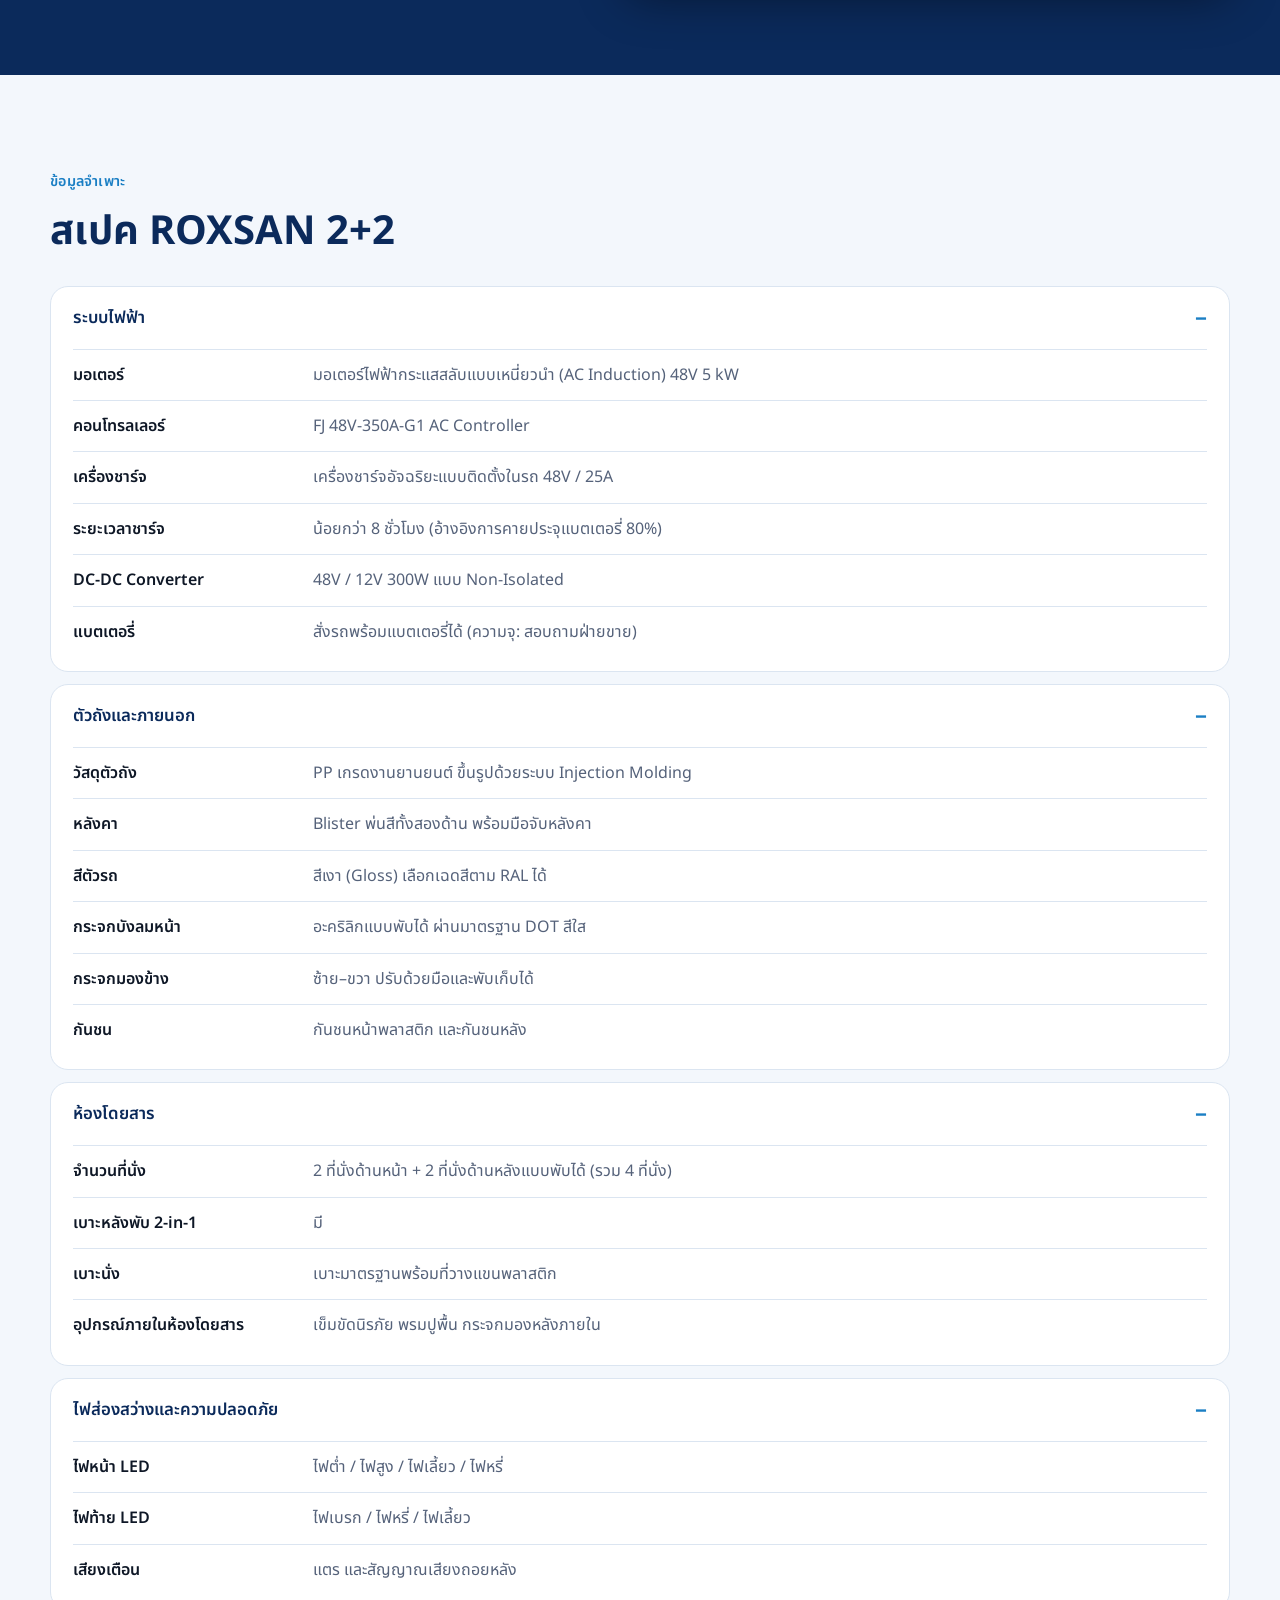
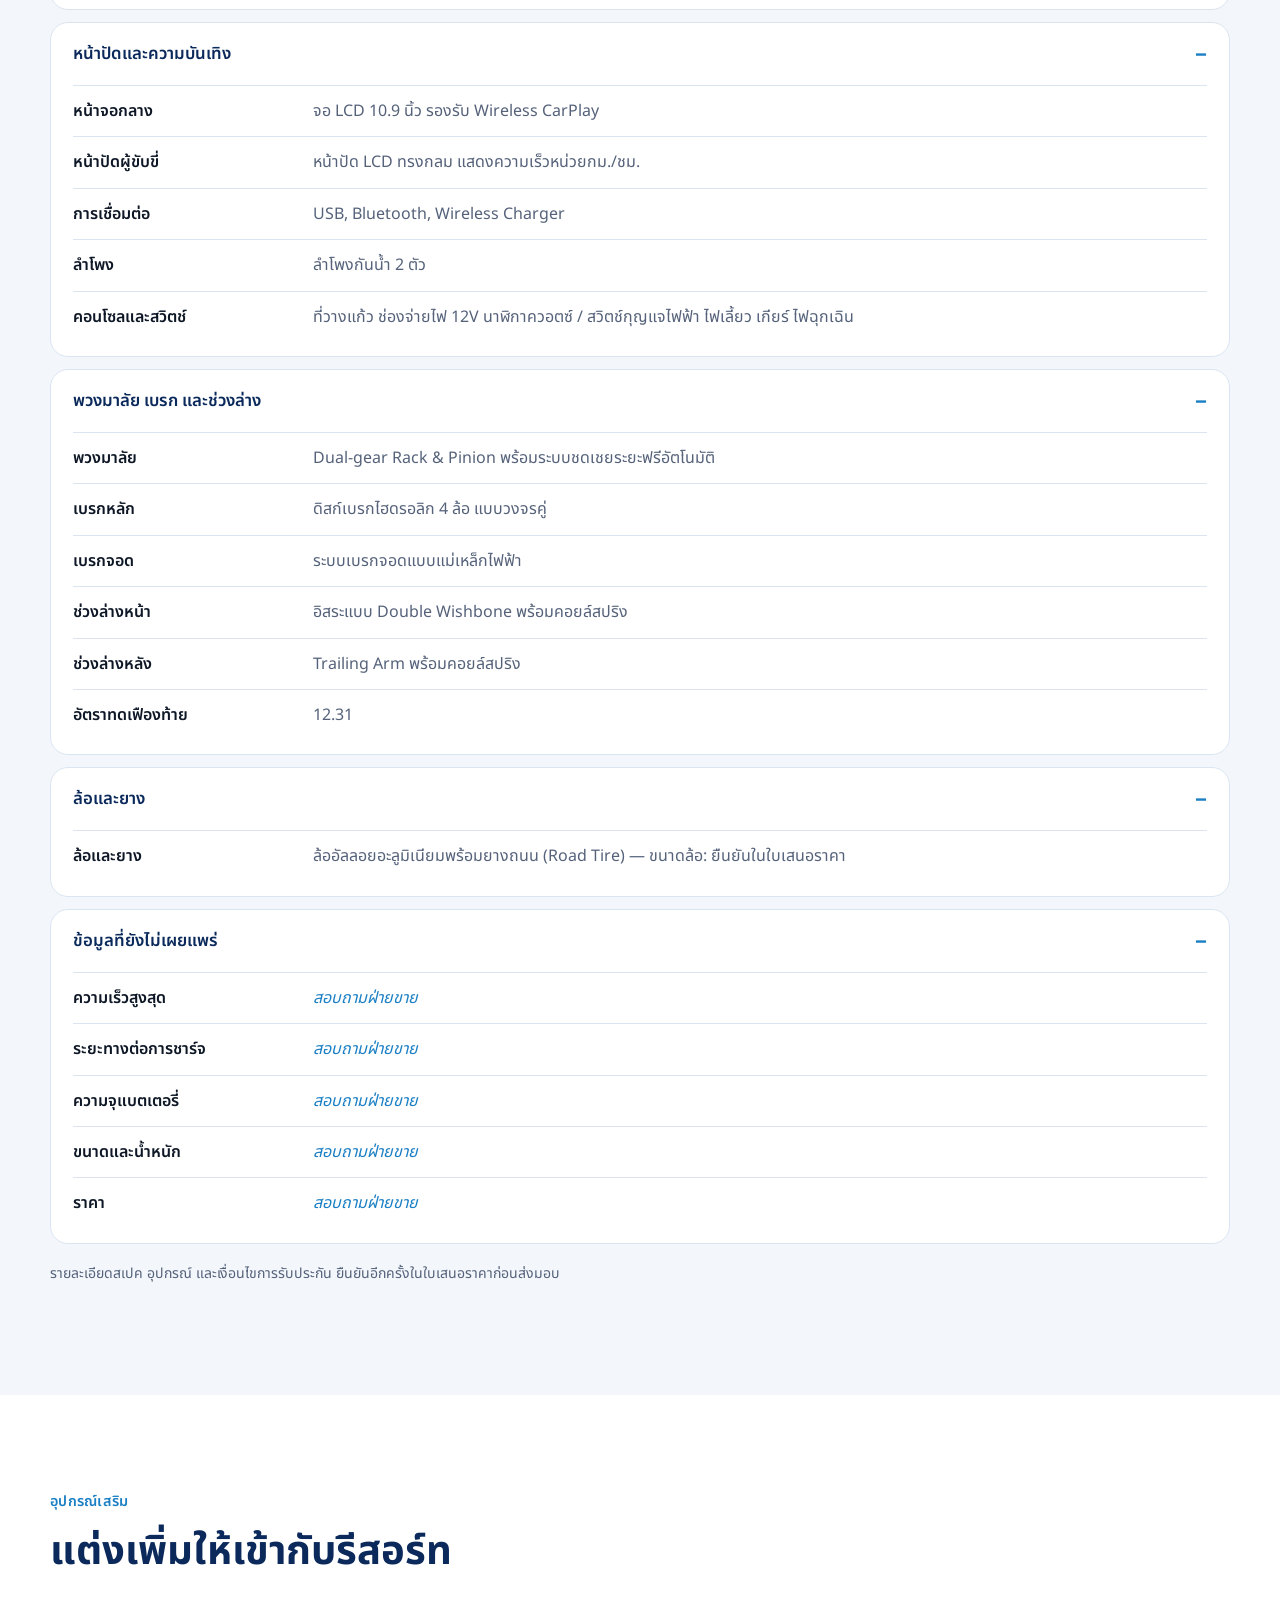
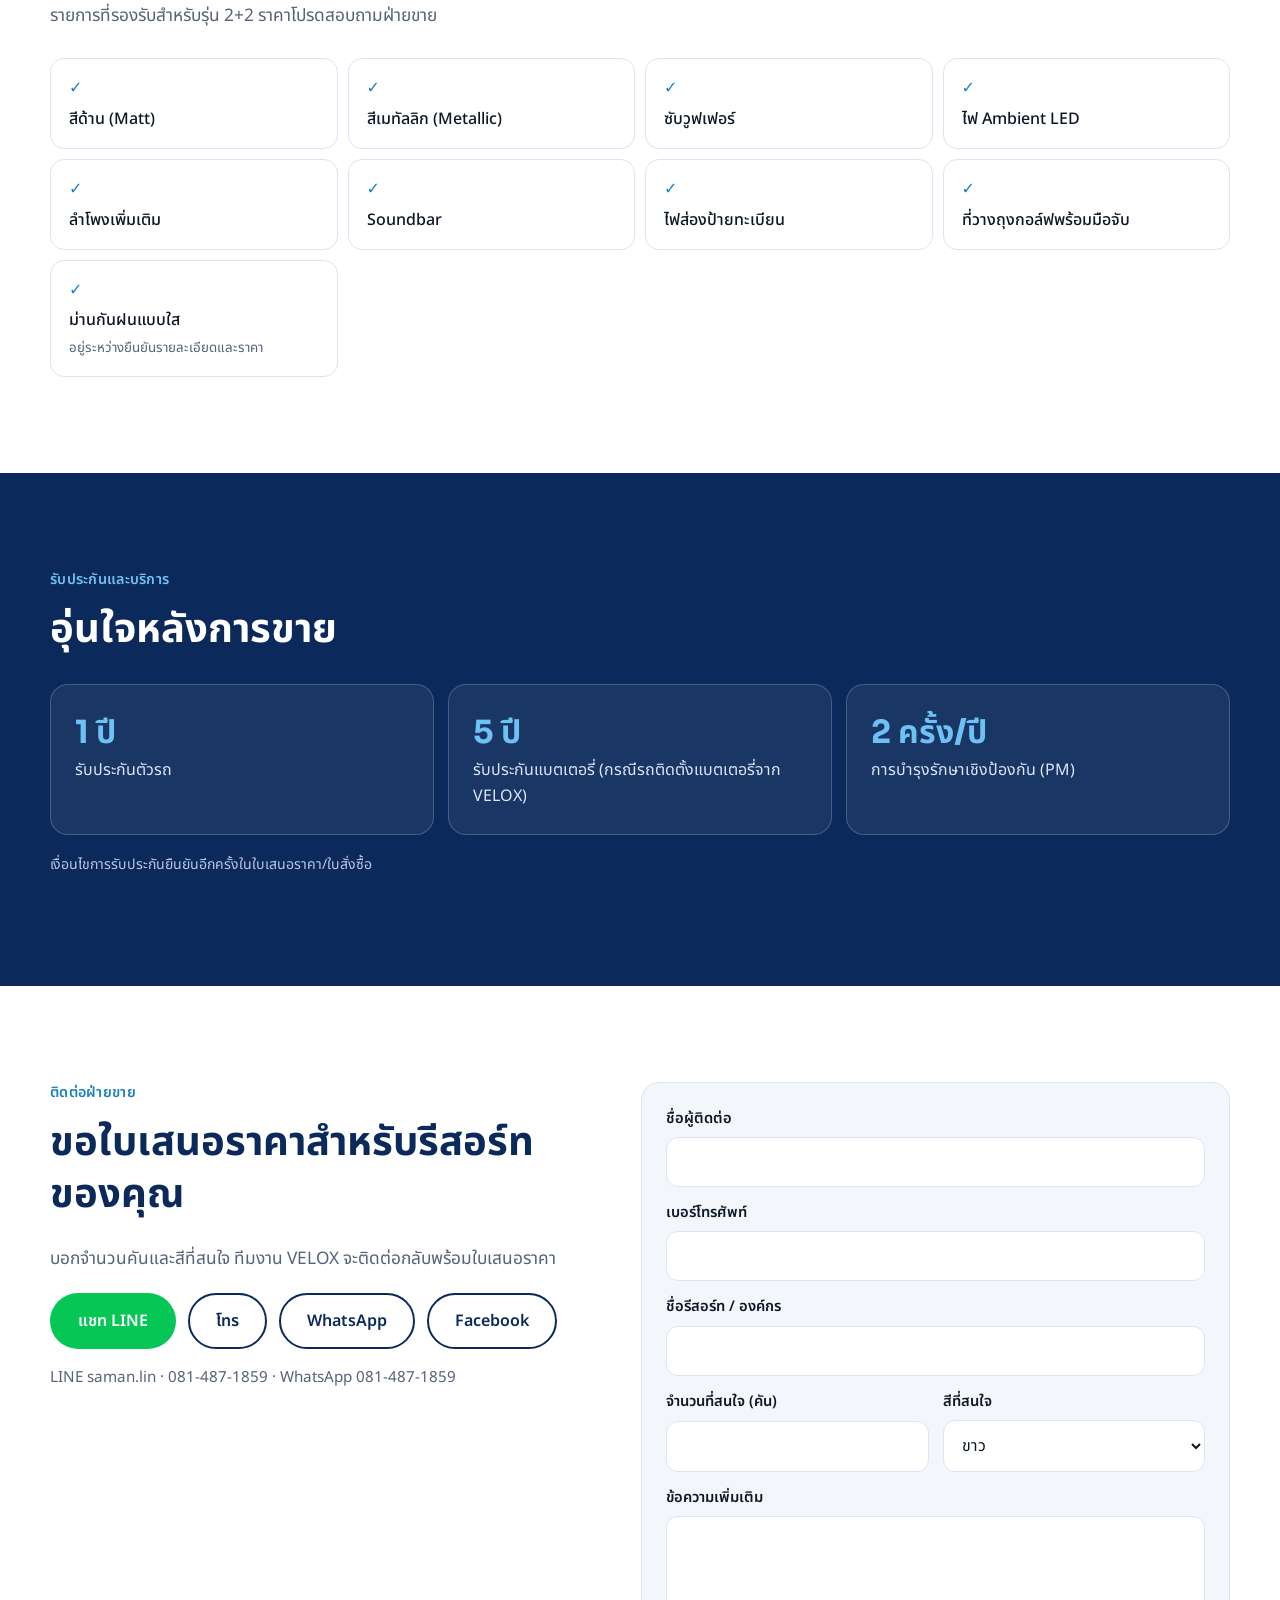
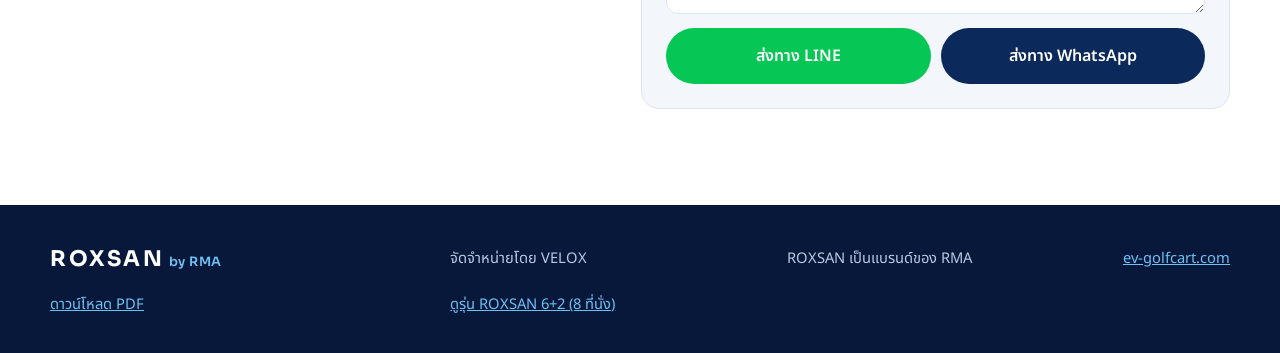
==== commit c41df679: "Add Download PDF buttons and generated catalogue PDFs Both pages get a Download PDF button (hero and" ====
--- a/2plus2.html
+++ b/2plus2.html
@@ -48,6 +48,7 @@
           <div class="hero-cta">
             <a class="btn btn-primary" href="#quote" data-i18n="hero.cta1"></a>
             <a class="btn btn-ghost" href="#specs" data-i18n="hero.cta2"></a>
+            <a class="btn btn-ghost pdf-btn" href="#" download data-pdf-th="pdf/ROXSAN-2plus2-catalog-th.pdf" data-pdf-en="pdf/ROXSAN-2plus2-catalog-en.pdf" data-i18n="pdf.btn"></a>
           </div>
         </div>
         <div class="hero-media">
@@ -187,6 +188,7 @@
       <p data-i18n="footer.seller"></p>
       <p data-i18n="footer.brand"></p>
       <p><a id="siteLink" href="#" target="_blank" rel="noopener"></a></p>
+      <p><a class="pdf-btn" href="#" download data-pdf-th="pdf/ROXSAN-2plus2-catalog-th.pdf" data-pdf-en="pdf/ROXSAN-2plus2-catalog-en.pdf" data-i18n="pdf.btn"></a></p>
       <p><a href="index.html" data-i18n="footer.other"></a></p>
     </div>
   </footer>
--- a/css/styles.css
+++ b/css/styles.css
@@ -258,9 +258,18 @@
   *, *::before, *::after { transition: none !important; animation: none !important; }
   .reveal { opacity: 1; transform: none; }
 }
+@page { size: A4; margin: 10mm; }
 @media print {
-  .site-header, .sticky-cta, .lightbox, .lang-btn { display: none !important; }
+  html { -webkit-print-color-adjust: exact; print-color-adjust: exact; }
+  .site-header { position: static; }
+  .nav, .header-actions, .sticky-cta, .lightbox, .lang-btn, .hero-cta, .contact-btns, .form, .pdf-btn { display: none !important; }
   .reveal { opacity: 1; transform: none; }
-  .section { padding-block: 24px; }
-  .facts, .section.navy, .footer, .btn-primary { -webkit-print-color-adjust: exact; print-color-adjust: exact; }
-}
+  .section { padding-block: 20px; }
+  .hero-inner { padding-block: 16px; }
+  .card, .fact, .w-item, .g-item, .spec-group, .color-preview, .screen-img, .acc-list li { break-inside: avoid; }
+  .hero, .facts, .section.navy, .quote-grid { break-inside: avoid; }
+  .hero-media img { max-height: 100mm; width: auto; max-width: 100%; margin-inline: auto; display: block; }
+  .screen-img { max-height: 95mm; width: auto; max-width: 100%; }
+  h2, h3, .eyebrow { break-after: avoid; }
+  .contact-values { color: inherit; font-size: 1.15rem; font-weight: 600; }
+}
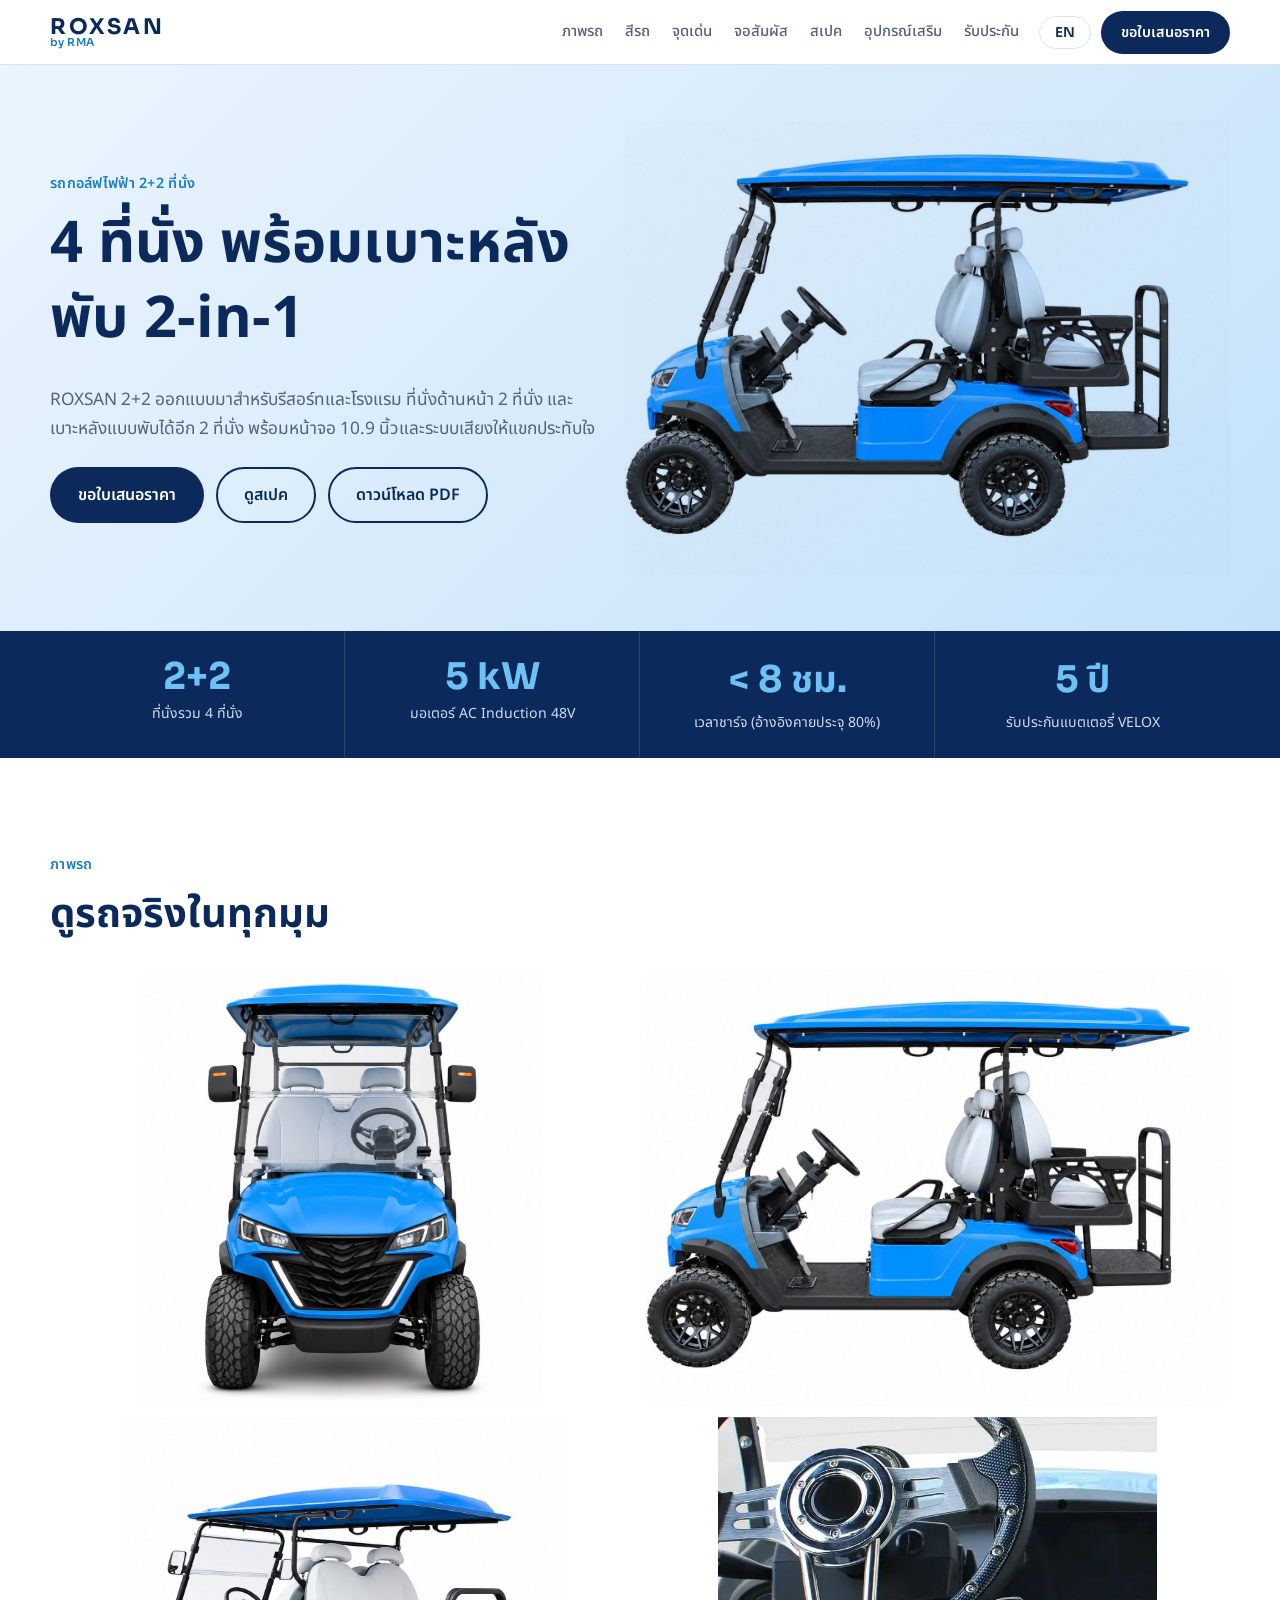
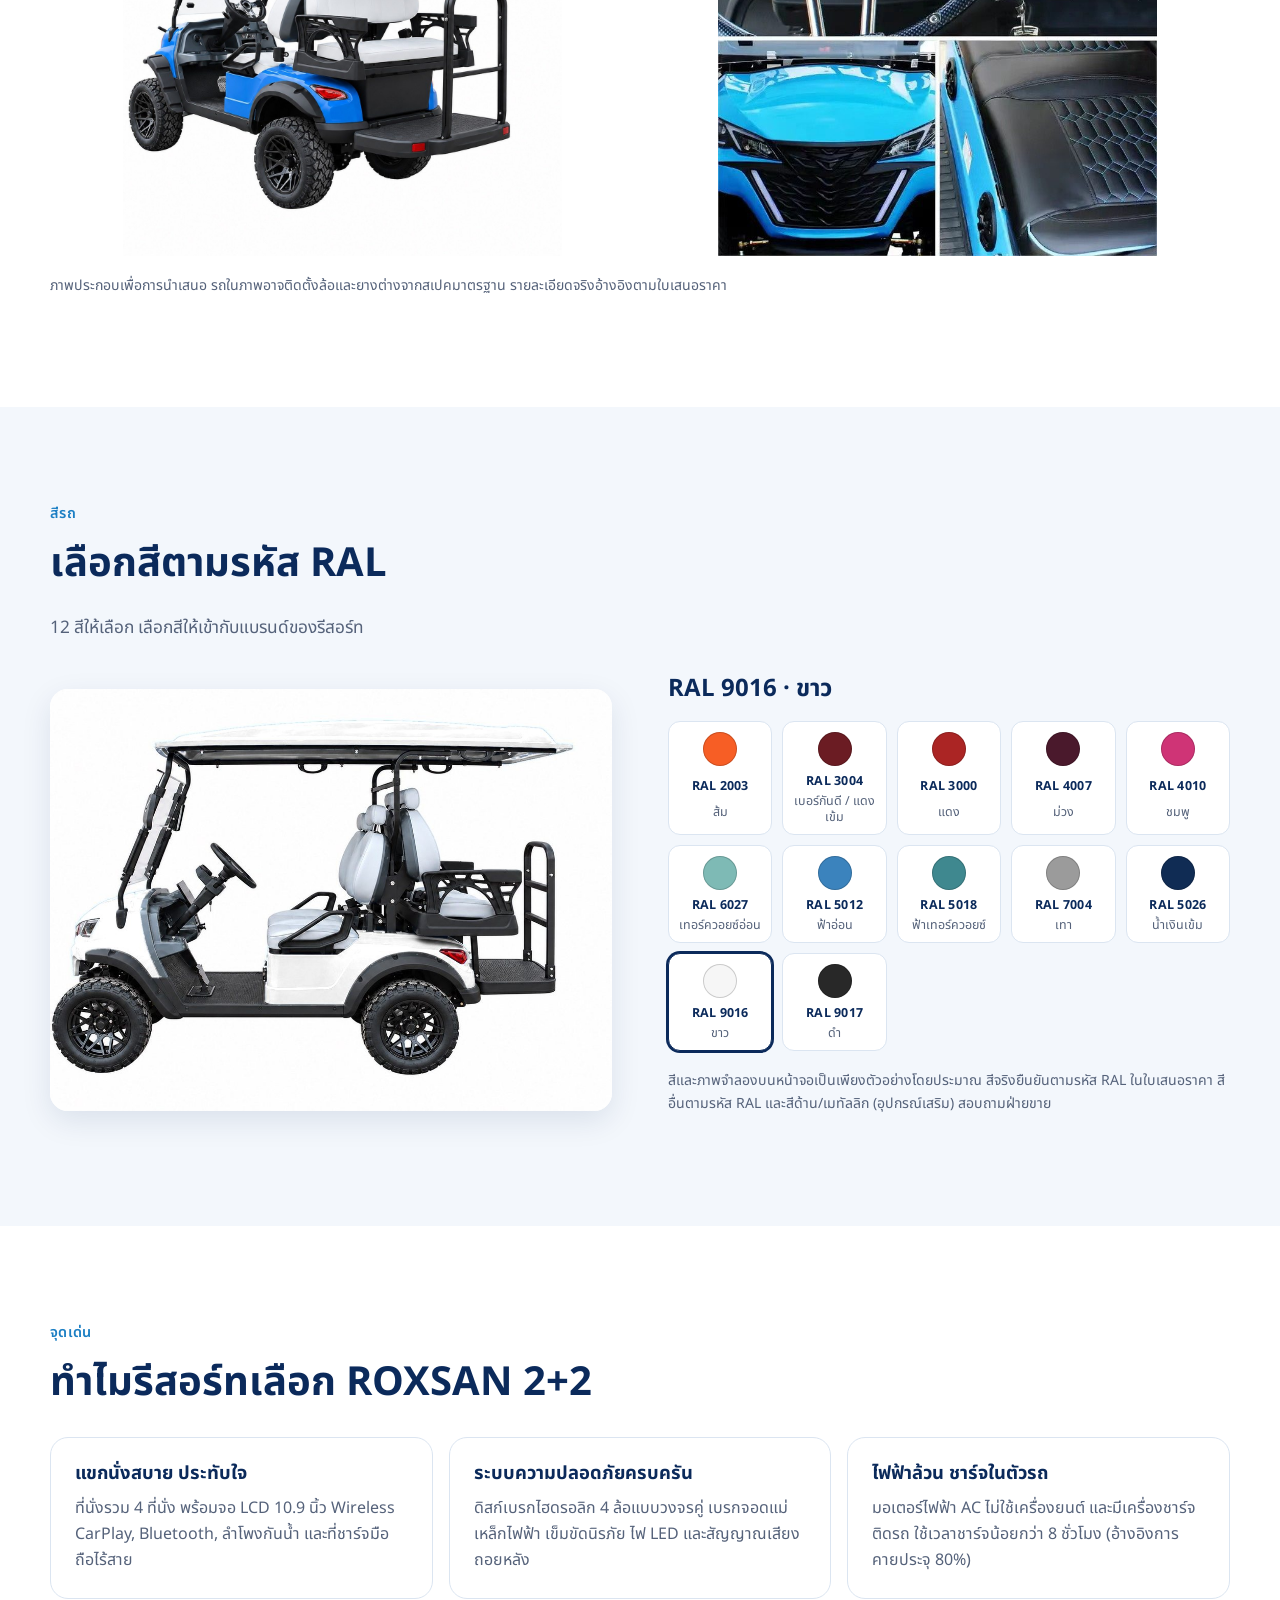
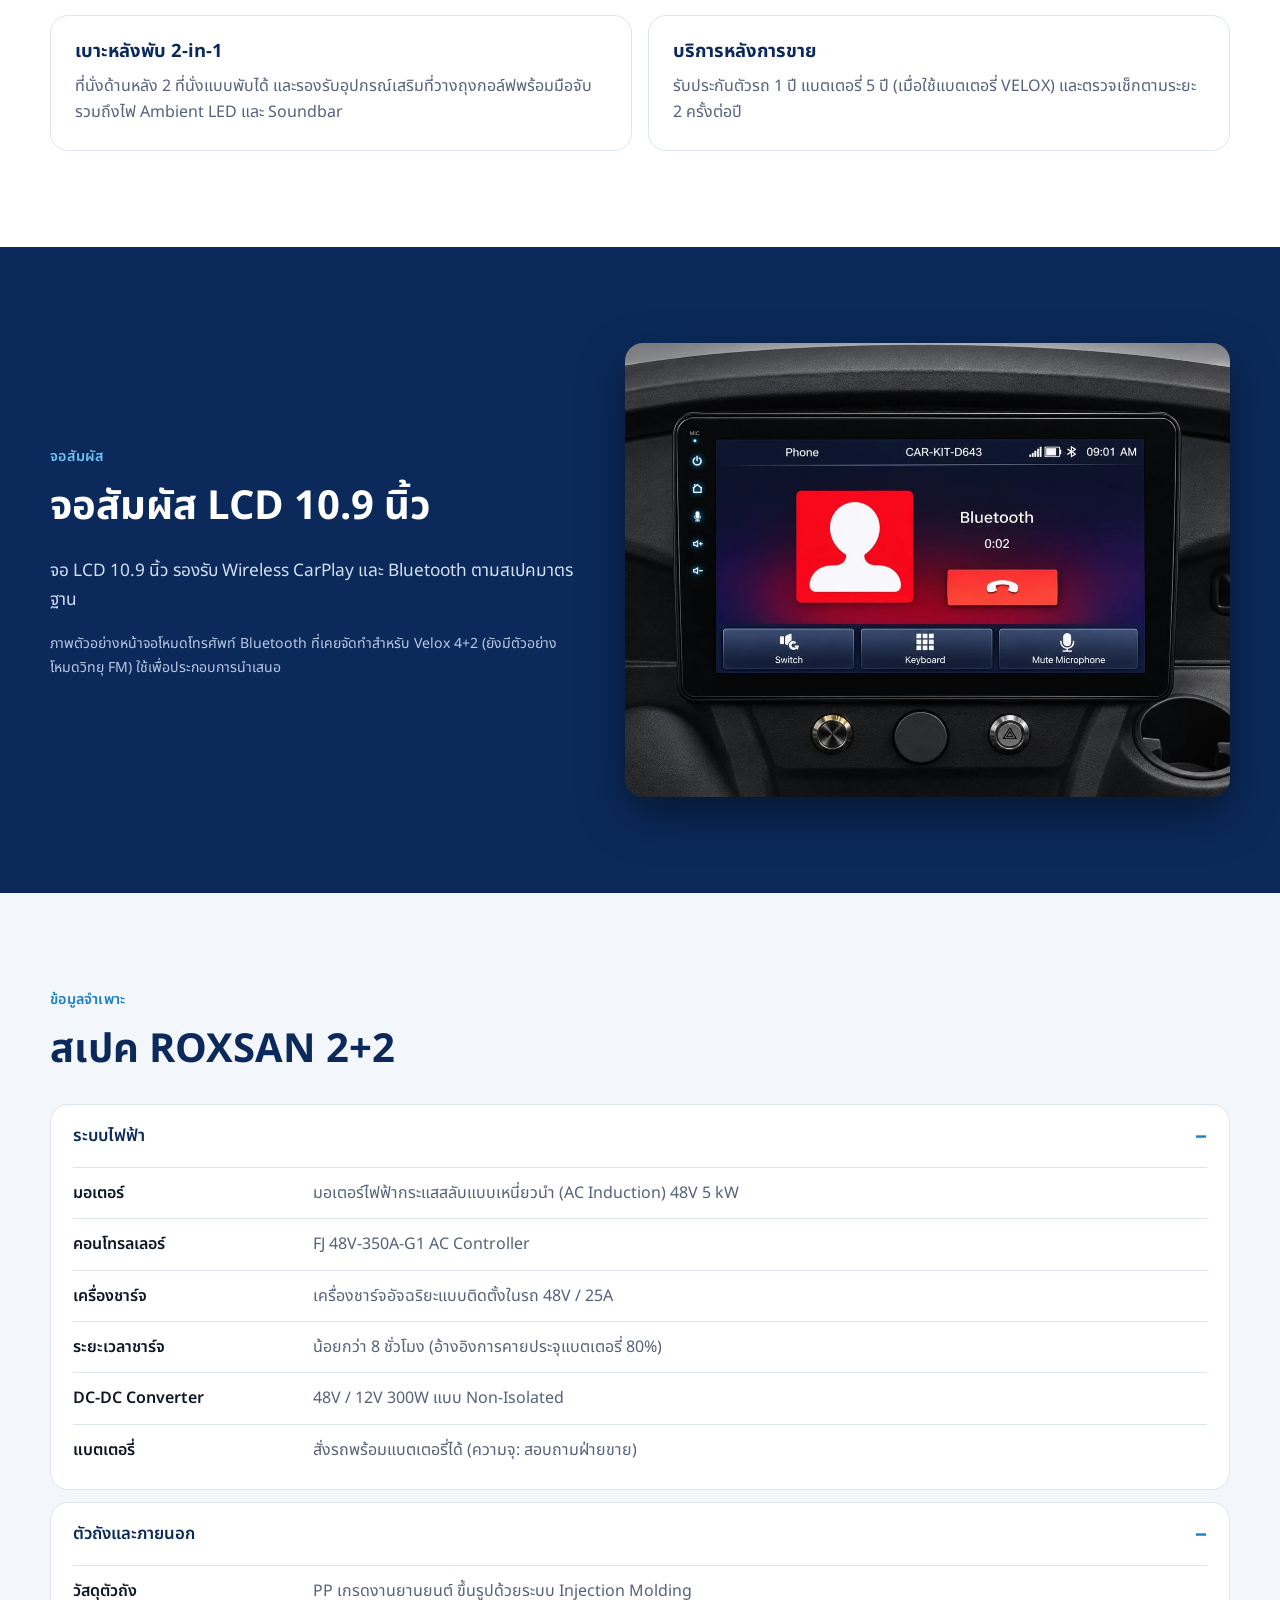
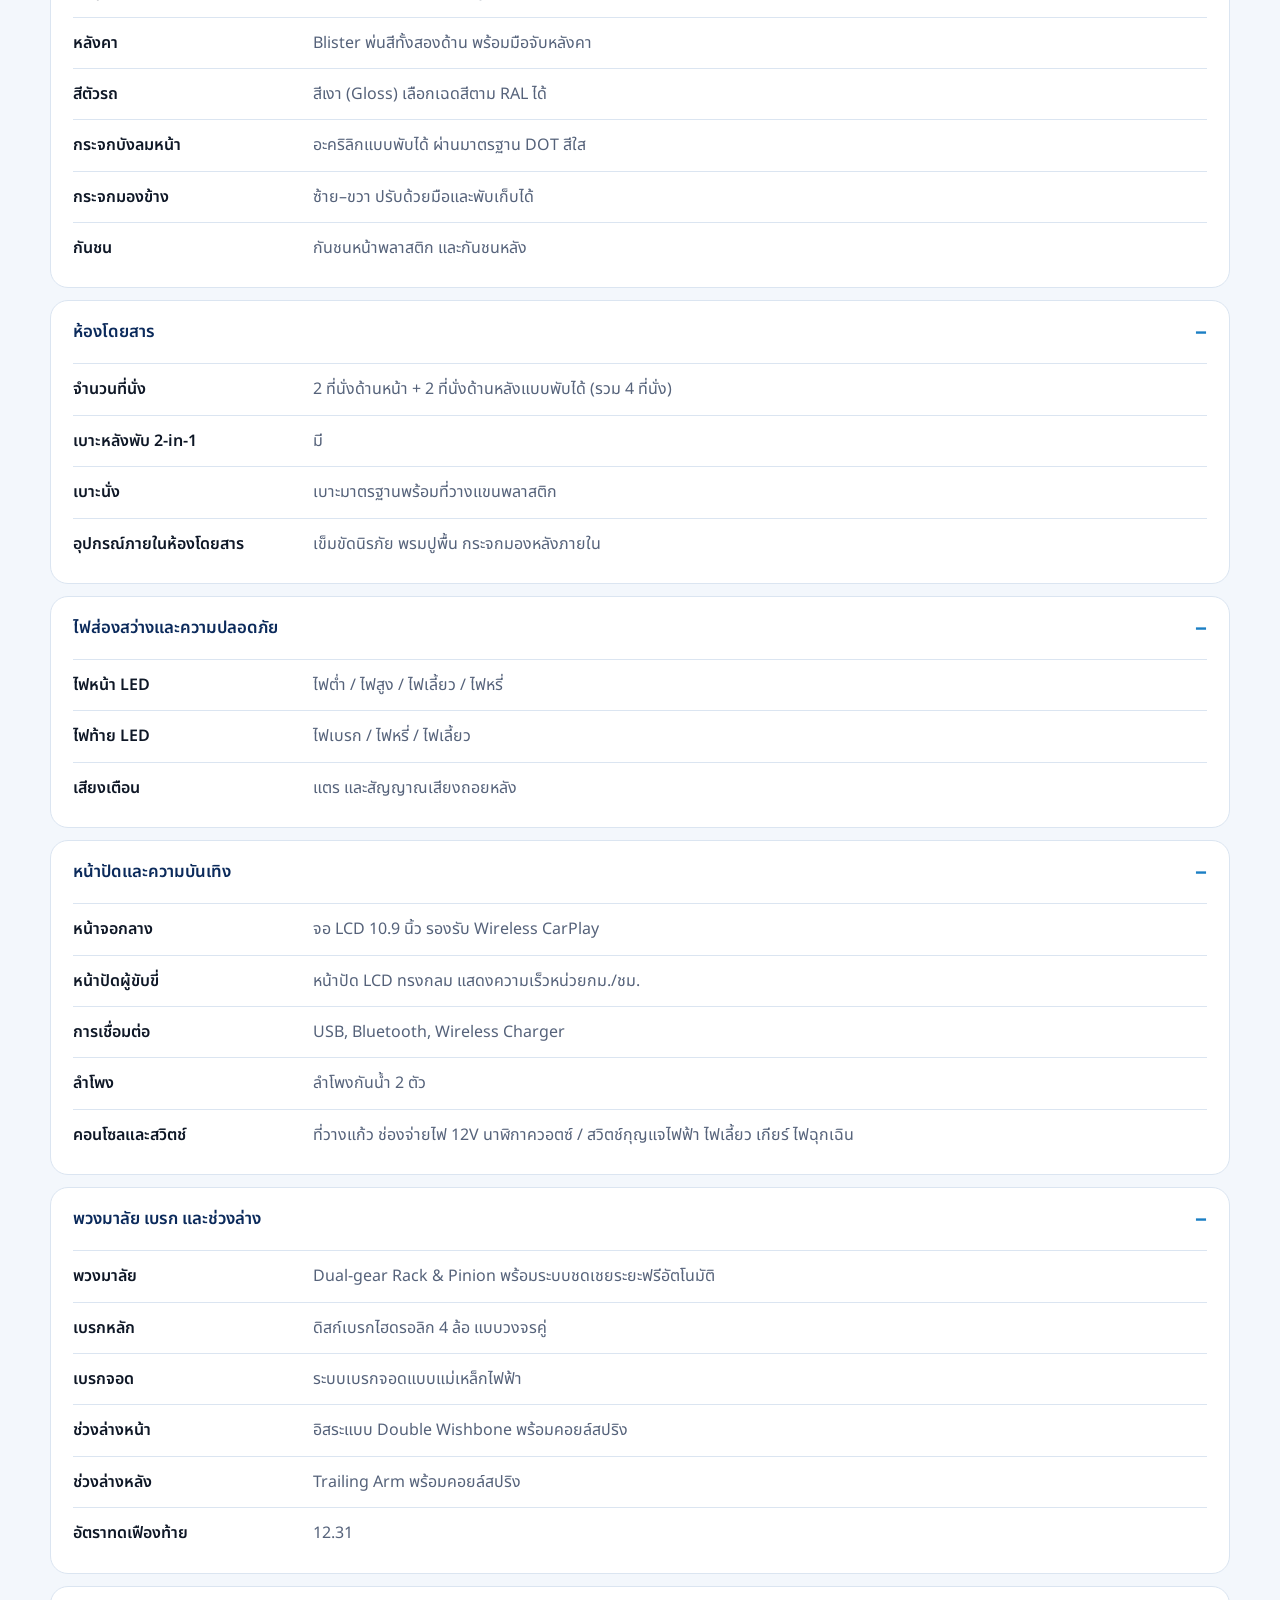
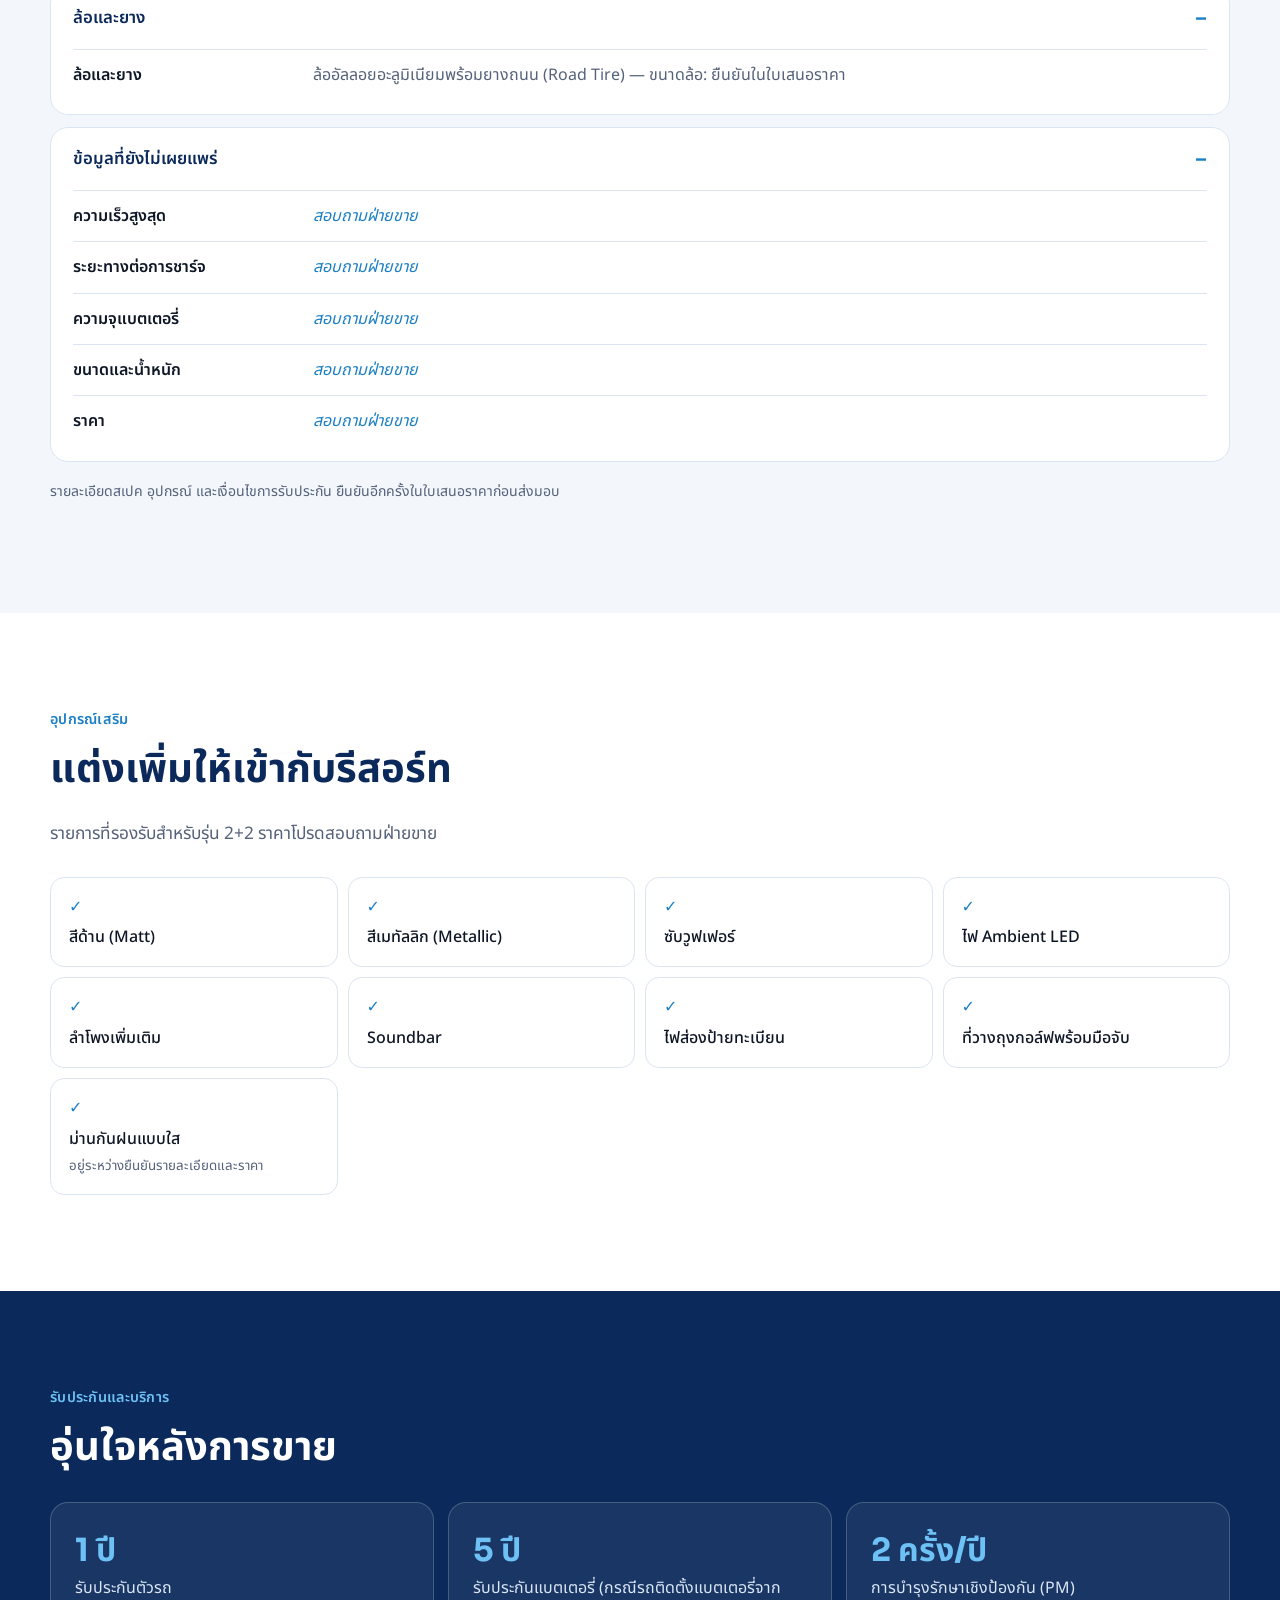
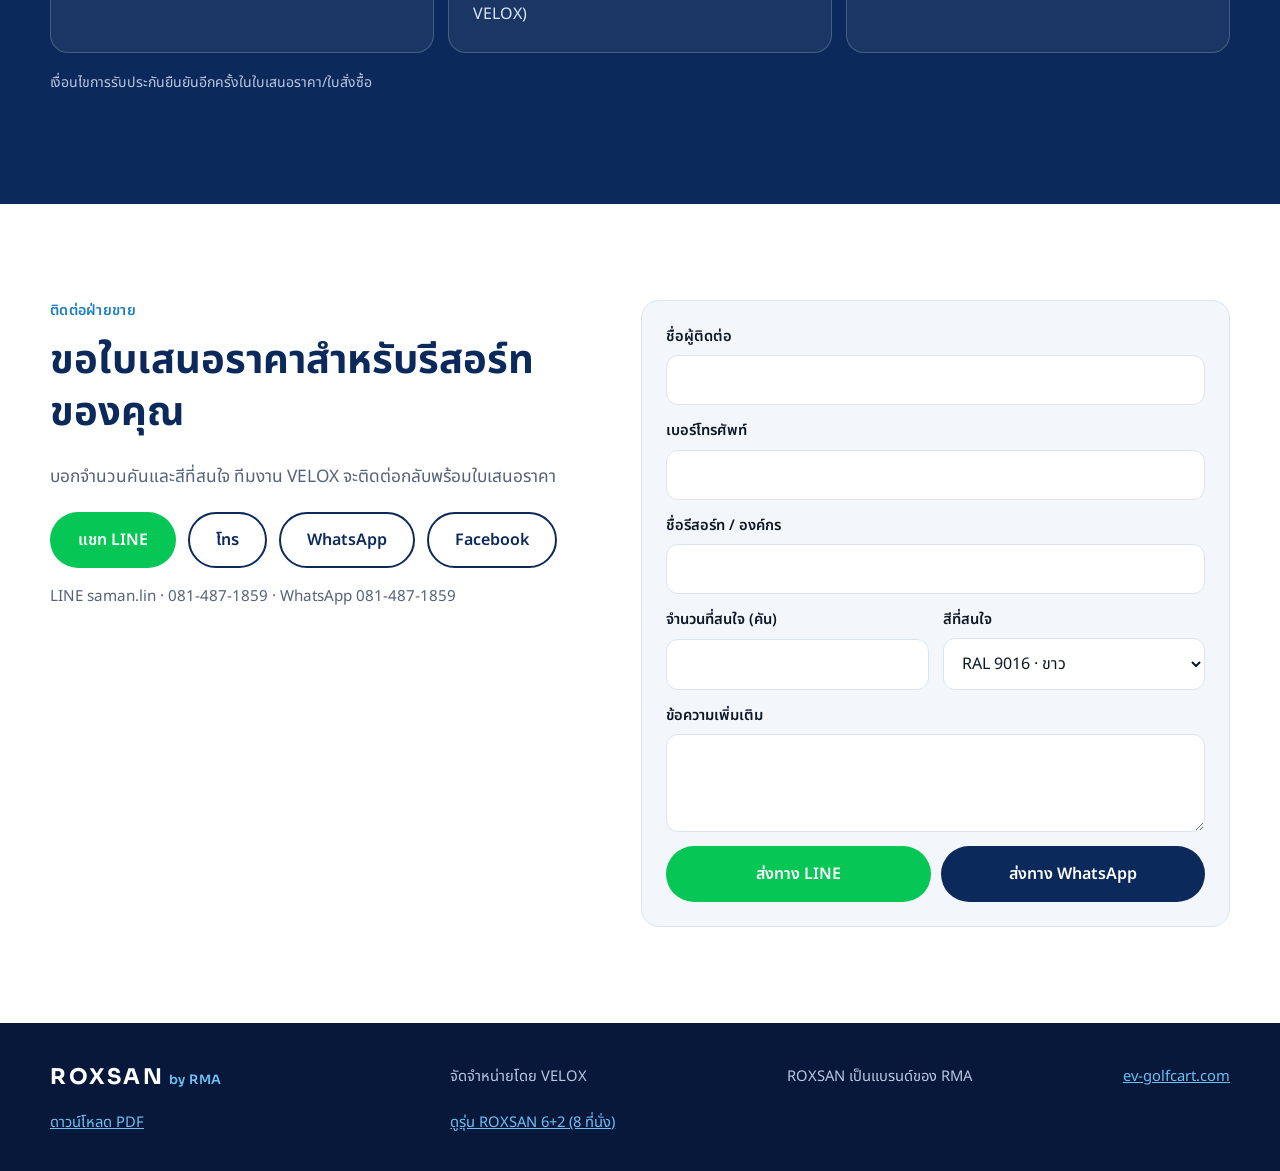
==== commit ed697c7e: "Add 12-colour RAL picker to both pages Visitors choose from the 12 RAL colours the owner listed. The" ====
--- a/2plus2.html
+++ b/2plus2.html
@@ -25,6 +25,7 @@
       </a>
       <nav class="nav" aria-label="Main">
         <a href="#gallery" data-i18n="nav.gallery"></a>
+        <a href="#colors" data-i18n="nav.colors"></a>
         <a href="#why" data-i18n="nav.why"></a>
         <a href="#screen" data-i18n="nav.screen"></a>
         <a href="#specs" data-i18n="nav.specs"></a>
@@ -81,6 +82,24 @@
     </section>
 
 
+    <section id="colors" class="section alt">
+      <div class="wrap">
+        <p class="eyebrow" data-i18n="colors.eyebrow"></p>
+        <h2 data-i18n="colors.title"></h2>
+        <p class="lead" data-i18n="colors.sub"></p>
+        <div class="colors reveal">
+          <div class="color-preview">
+            <img id="colorImg" src="assets/colors/2p2-ral9016.jpg" data-img-base="assets/colors/2p2-" alt="" data-i18n-alt="color.preview" width="1100" height="825">
+          </div>
+          <div class="color-panel">
+            <p class="color-name" id="colorName" aria-live="polite"></p>
+            <div class="swatches" id="swatches" role="radiogroup" data-i18n-aria-label="colors.group"></div>
+            <p class="note" data-i18n="colors.note"></p>
+          </div>
+        </div>
+      </div>
+    </section>
+
     <section id="why" class="section">
       <div class="wrap">
         <p class="eyebrow" data-i18n="why.eyebrow"></p>
@@ -159,13 +178,7 @@
           <div class="form-row">
             <label><span data-i18n="form.qty"></span><input name="qty" type="number" min="1" inputmode="numeric"></label>
             <label><span data-i18n="form.color"></span>
-              <select name="color" id="formColor">
-                <option value="white" data-i18n="color.white"></option>
-                <option value="black" data-i18n="color.black"></option>
-                <option value="grey" data-i18n="color.grey"></option>
-                <option value="powder" data-i18n="color.powder"></option>
-                <option value="turquoise" data-i18n="color.turquoise"></option>
-              </select>
+              <select name="color" id="formColor"></select>
             </label>
           </div>
           <label><span data-i18n="form.note"></span><textarea name="note" rows="3"></textarea></label>
@@ -203,6 +216,7 @@
   </dialog>
 
   <script src="js/config.js"></script>
+  <script src="js/colors.js"></script>
   <script src="js/i18n.js"></script>
   <script src="js/i18n-2plus2.js"></script>
   <script src="js/specs.js"></script>
--- a/css/styles.css
+++ b/css/styles.css
@@ -127,14 +127,23 @@
 .color-preview { background: #fff; border-radius: var(--radius); overflow: hidden; box-shadow: var(--shadow); }
 .color-preview img { width: 100%; height: auto; transition: opacity .25s ease; }
 .color-name { font: 700 1.5rem var(--font-th); color: var(--navy); margin-bottom: 14px; }
-.swatches { display: flex; flex-wrap: wrap; gap: 14px; margin-bottom: 8px; }
+.swatches { display: grid; grid-template-columns: repeat(auto-fill, minmax(92px, 1fr)); gap: 10px; margin-bottom: 8px; }
 .swatch {
-  width: 52px; height: 52px; border-radius: 50%; background: var(--c);
-  border: 3px solid #fff; box-shadow: 0 0 0 1.5px var(--line), 0 4px 10px rgba(0, 0, 0, .12);
-  cursor: pointer; transition: transform .15s ease, box-shadow .15s ease;
-}
-.swatch:hover { transform: scale(1.08); }
-.swatch[aria-checked="true"] { box-shadow: 0 0 0 3px var(--navy), 0 4px 10px rgba(0, 0, 0, .12); }
+  display: grid; justify-items: center; gap: 2px; padding: 10px 6px 8px; text-align: center;
+  background: #fff; border: 1.5px solid var(--line); border-radius: 12px; cursor: pointer;
+  font: inherit; color: var(--navy); transition: border-color .15s ease, box-shadow .15s ease;
+}
+.sw-dot { width: 34px; height: 34px; border-radius: 50%; background: var(--c); box-shadow: inset 0 0 0 1px rgba(0, 0, 0, .18); margin-bottom: 4px; }
+.sw-code { font-size: .78rem; font-weight: 700; letter-spacing: .02em; }
+.sw-name { font-size: .78rem; color: var(--muted); line-height: 1.25; }
+.swatch:hover { border-color: var(--sky); }
+.swatch[aria-checked="true"] { border-color: var(--navy); box-shadow: 0 0 0 2px var(--navy); }
+.color-chip {
+  aspect-ratio: 4 / 3; display: grid; place-content: center; text-align: center; gap: 4px;
+  background: linear-gradient(135deg, rgba(255, 255, 255, .28), rgba(0, 0, 0, .10)), var(--c, #f6f6f6);
+}
+.chip-code { font: 700 clamp(1.6rem, 5vw, 2.4rem) var(--font); letter-spacing: .02em; }
+.chip-name { font-size: 1.1rem; font-weight: 500; }
 
 /* Cards */
 .cards { display: grid; gap: 16px; margin-top: 28px; }
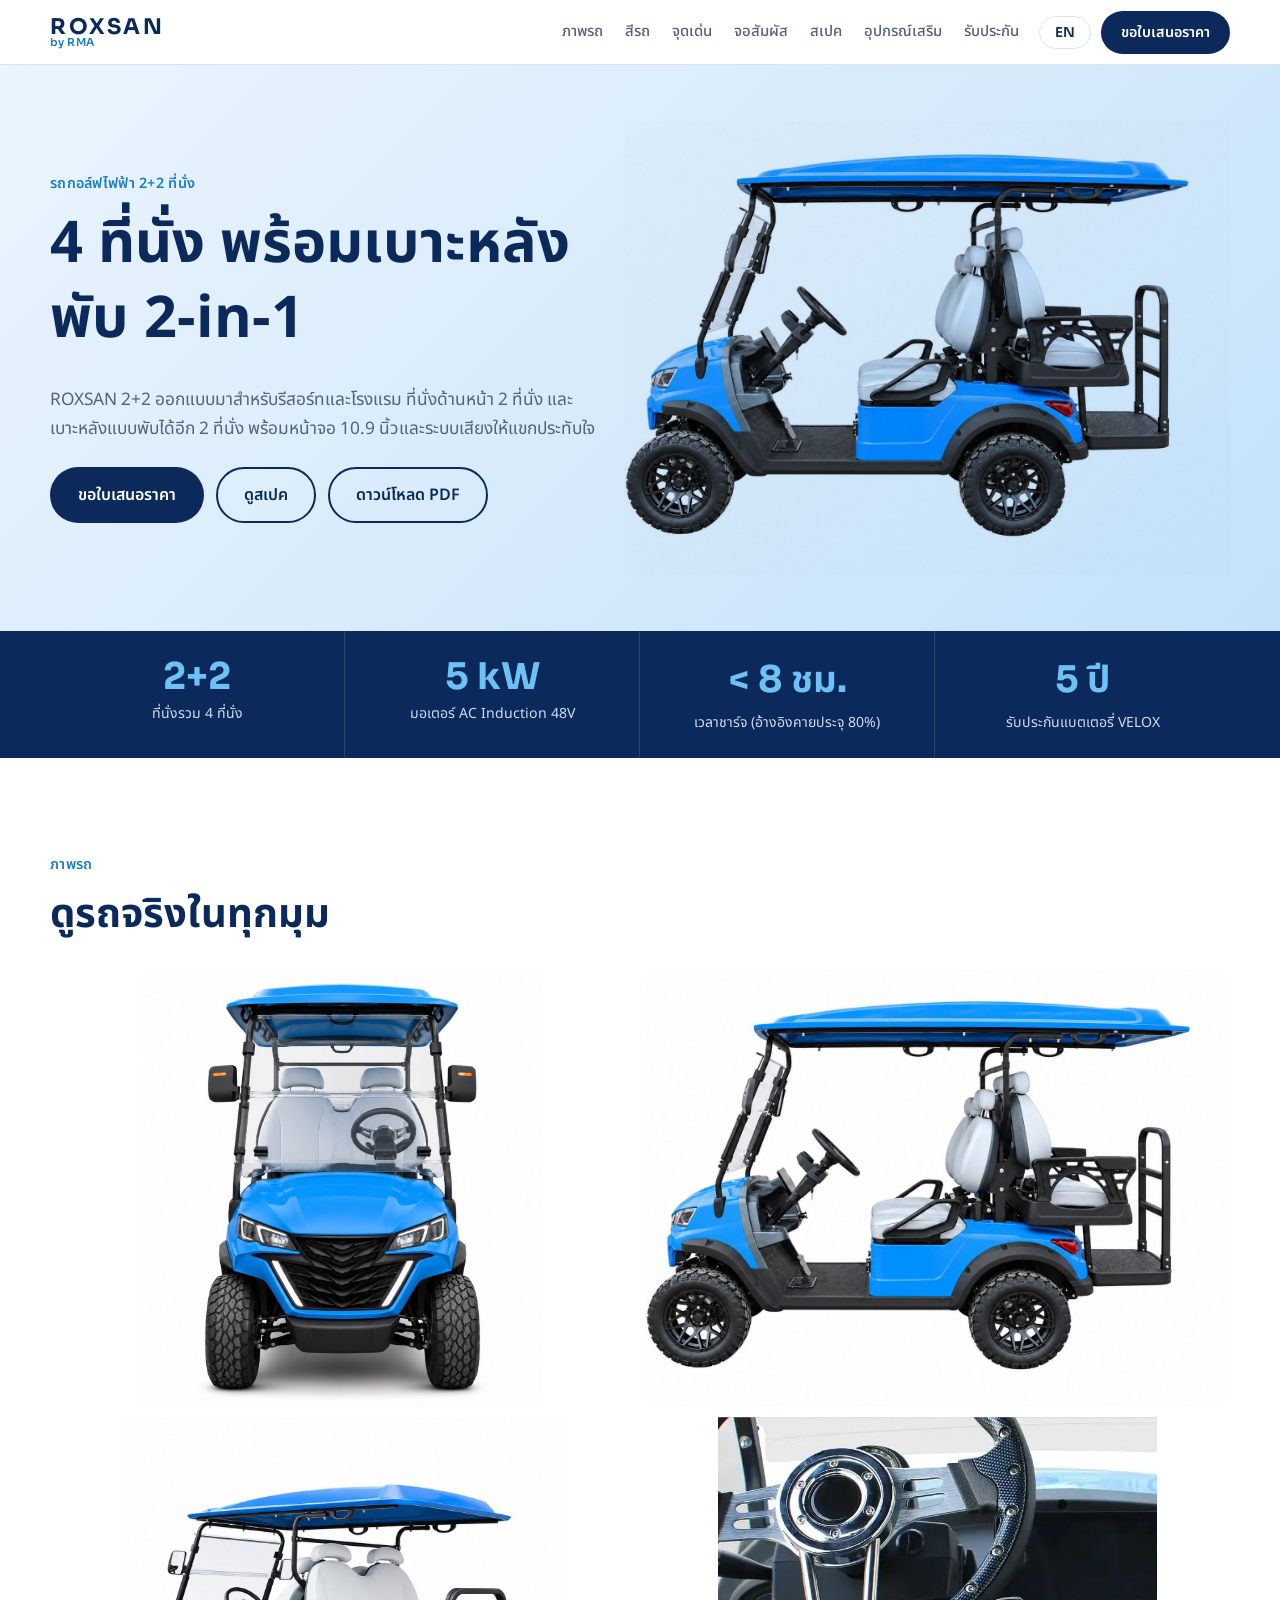
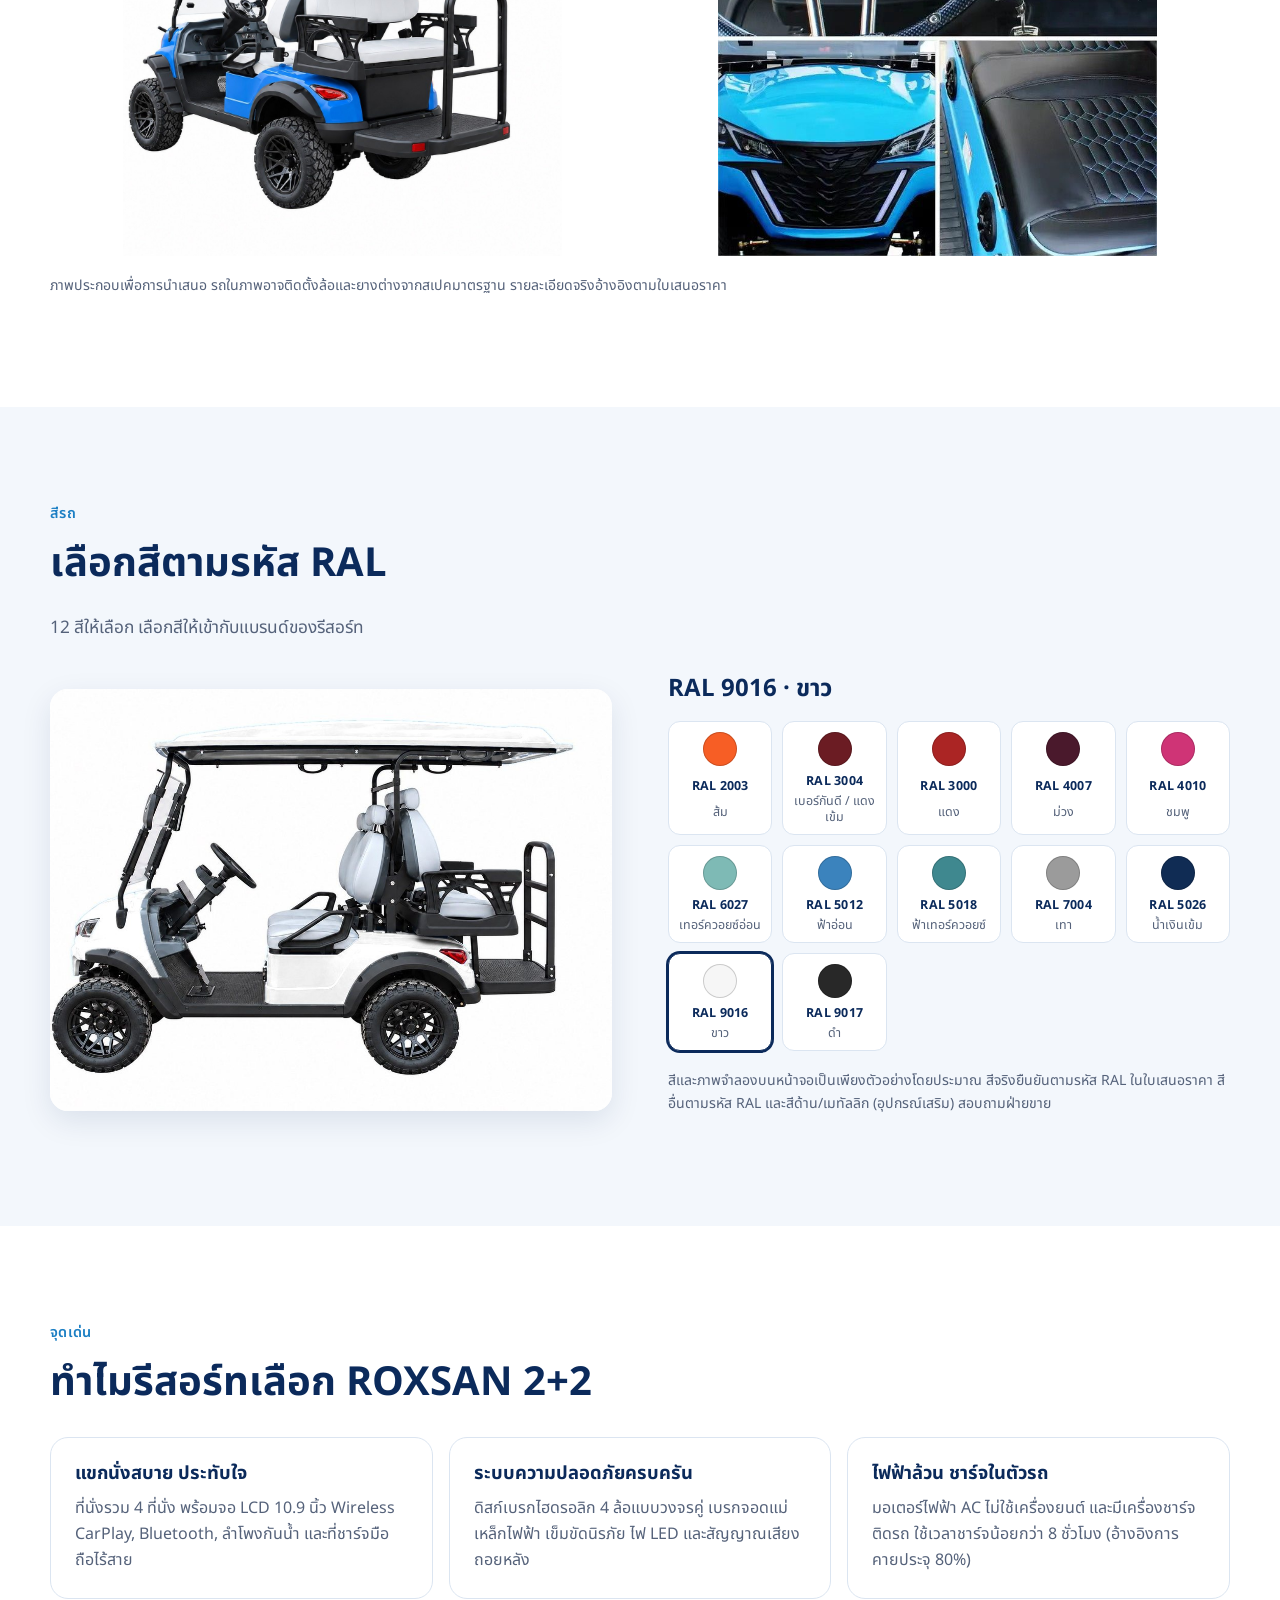
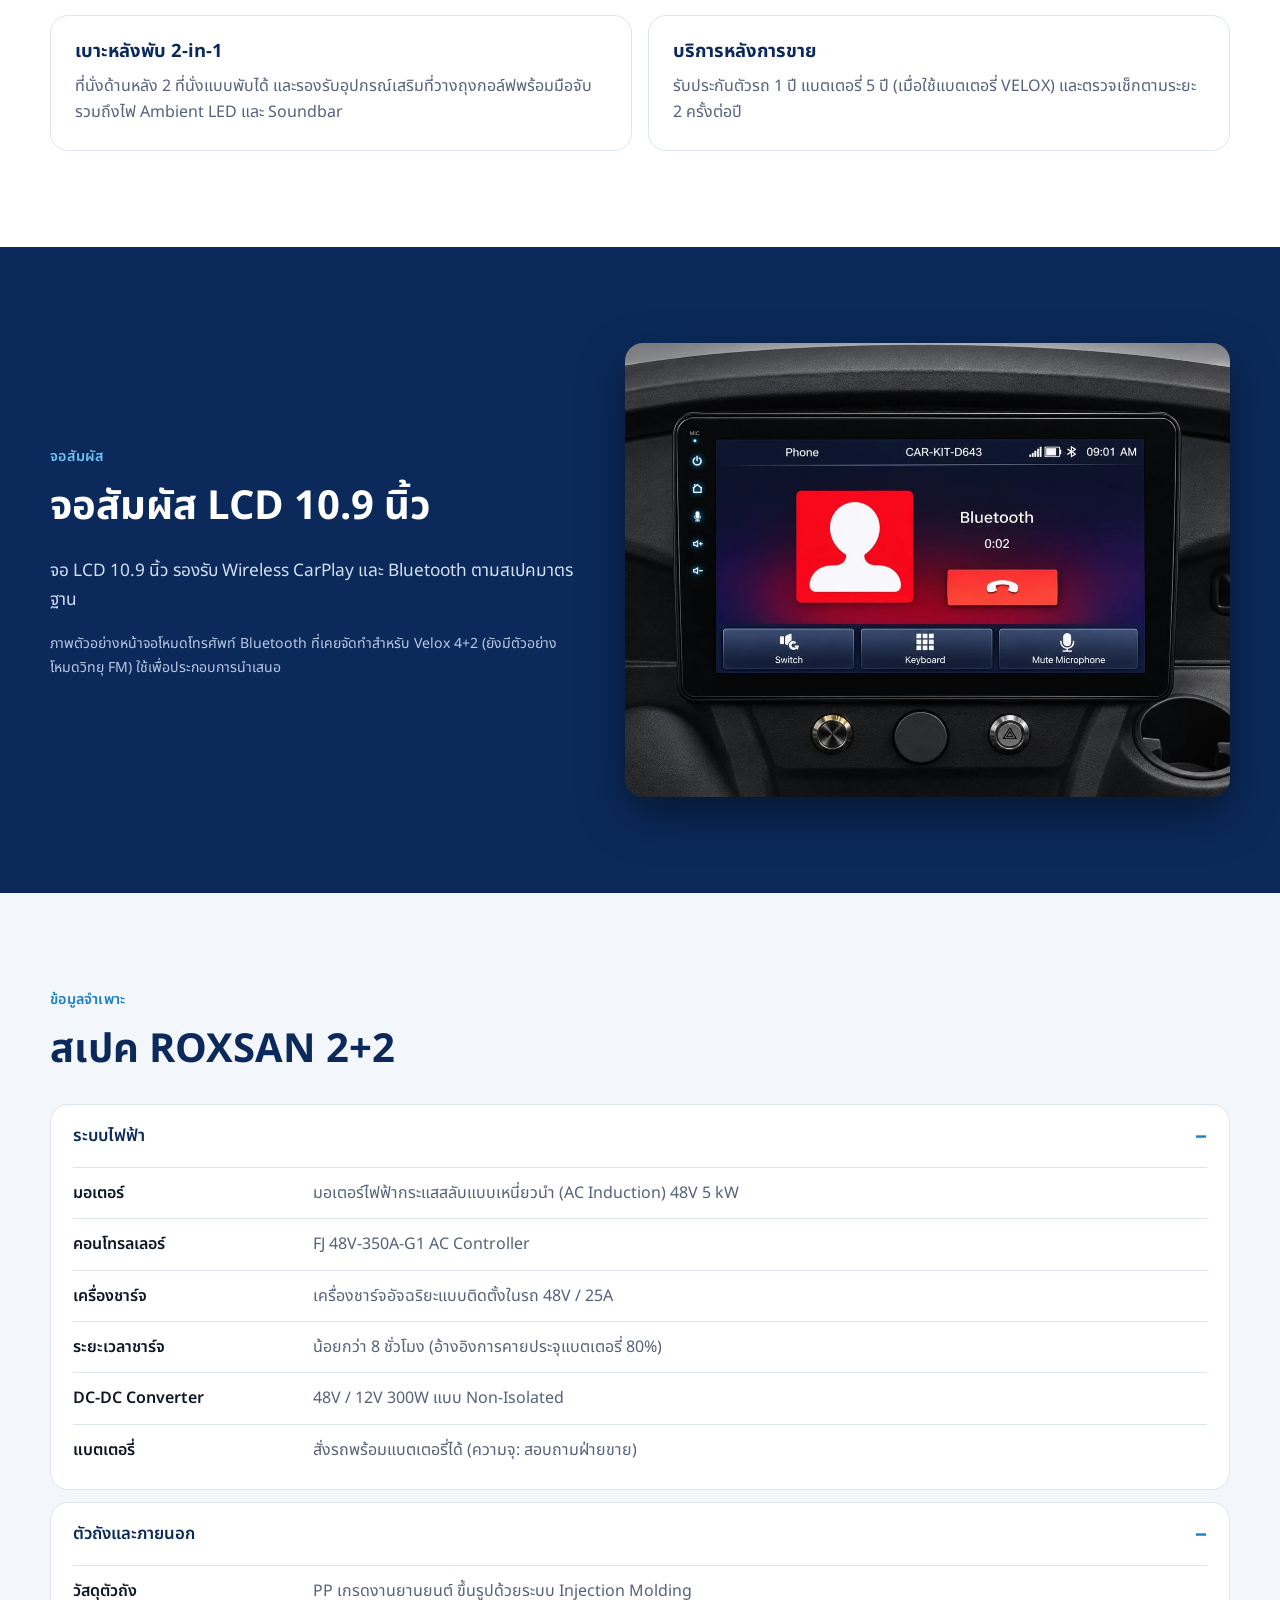
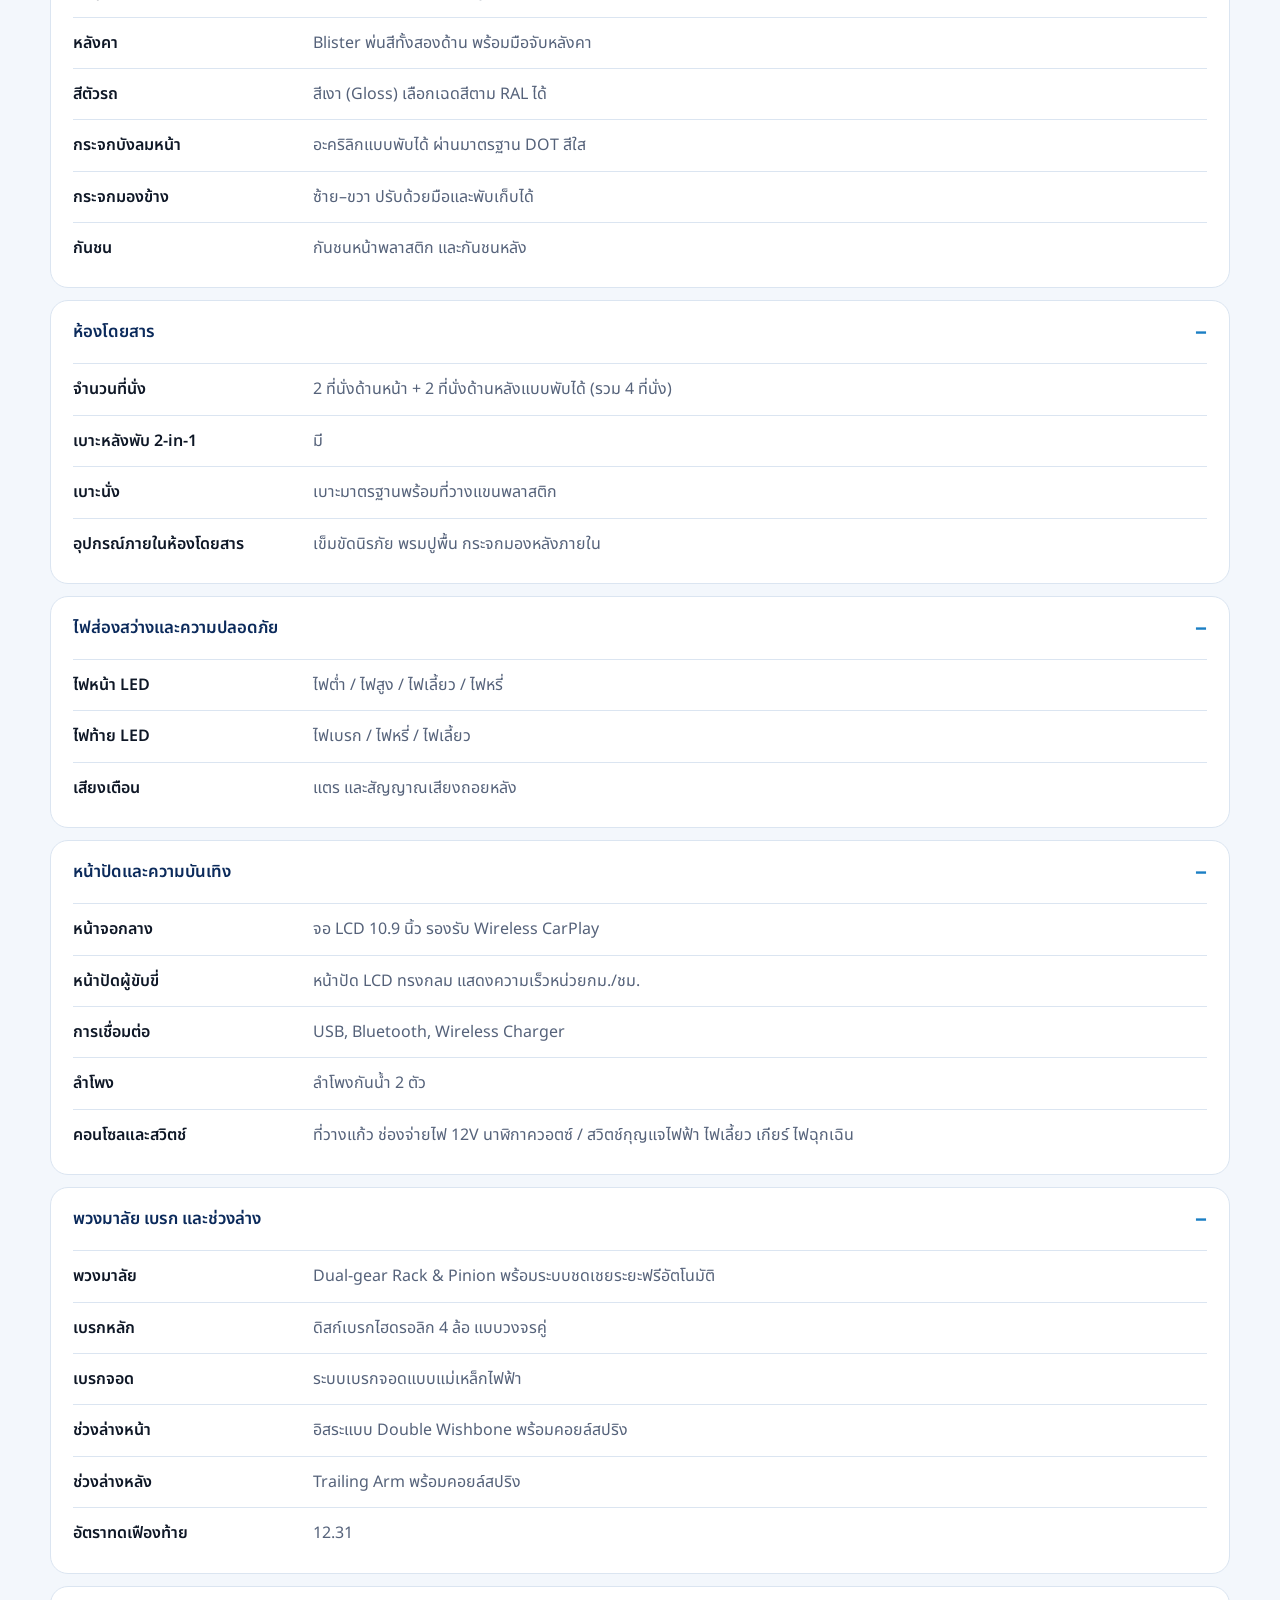
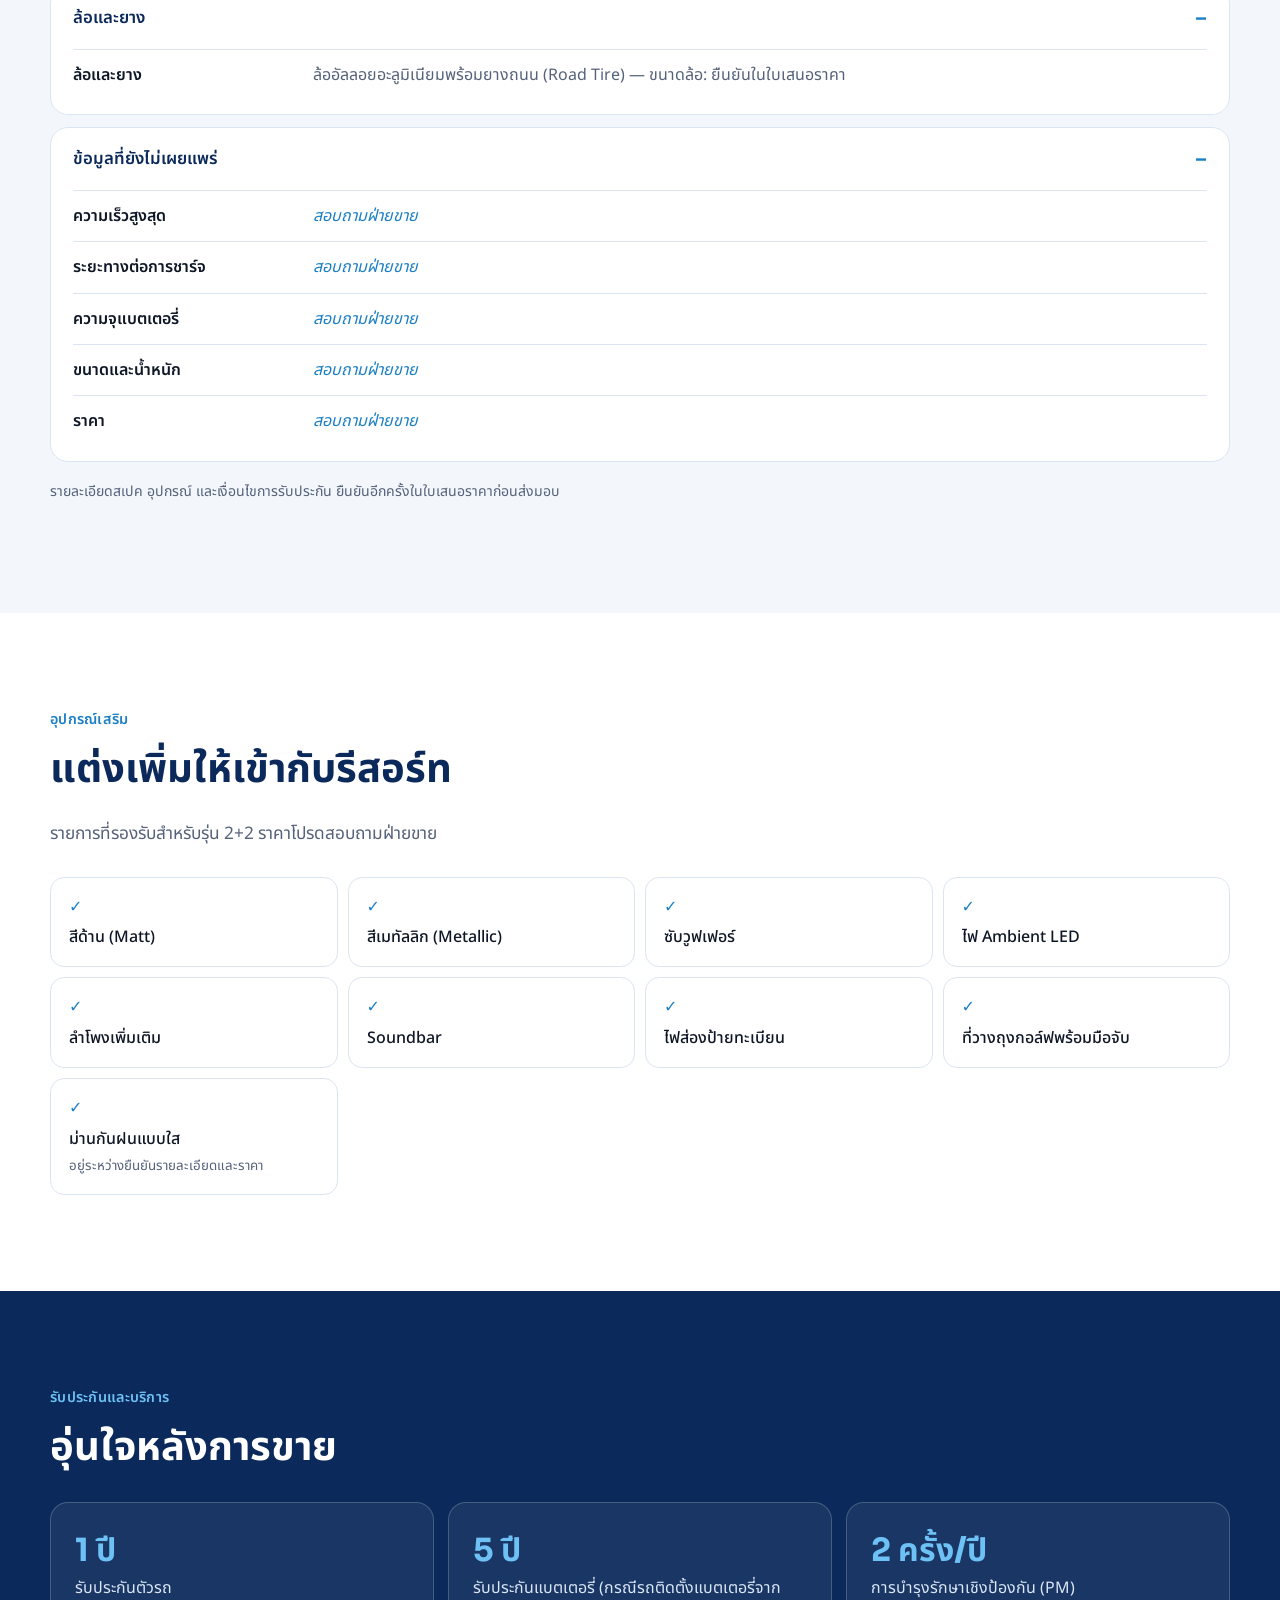
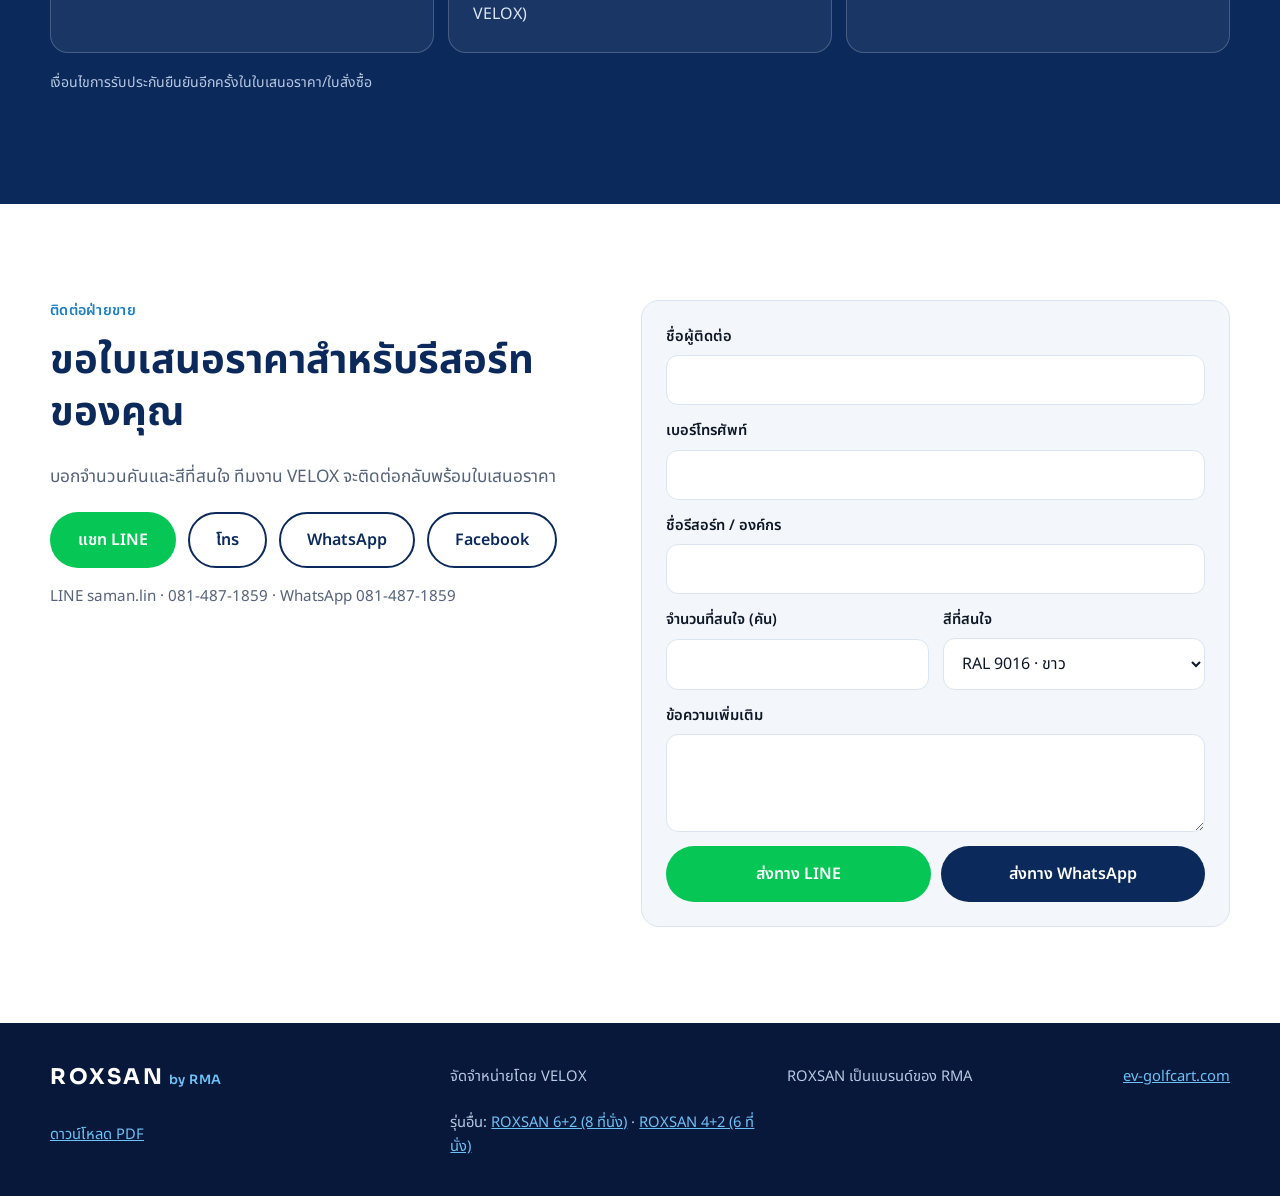
==== commit 6e2f5cfd: "Add ROXSAN 4+2 page New 4plus2.html (6 seats: 4 forward-facing + 2 rear folding) with the 12-colour " ====
--- a/2plus2.html
+++ b/2plus2.html
@@ -202,7 +202,7 @@
       <p data-i18n="footer.brand"></p>
       <p><a id="siteLink" href="#" target="_blank" rel="noopener"></a></p>
       <p><a class="pdf-btn" href="#" download data-pdf-th="pdf/ROXSAN-2plus2-catalog-th.pdf" data-pdf-en="pdf/ROXSAN-2plus2-catalog-en.pdf" data-i18n="pdf.btn"></a></p>
-      <p><a href="index.html" data-i18n="footer.other"></a></p>
+      <p><span data-i18n="footer.models"></span> <a href="index.html" data-i18n="model.62"></a> · <a href="4plus2.html" data-i18n="model.42"></a></p>
     </div>
   </footer>
 
--- a/css/styles.css
+++ b/css/styles.css
@@ -118,6 +118,8 @@
 /* White-background cut-outs: show the whole vehicle instead of cropping to the tile. */
 .gallery-cutout .g-item { background: #fff; }
 .gallery-cutout .g-item img { object-fit: contain; }
+.g-item.cut { background: #fff; }
+.g-item.cut img { object-fit: contain; }
 @media (min-width: 640px) { .gallery.gallery-2 { grid-template-columns: repeat(2, 1fr); } }
 .g-1 { grid-column: 1 / -1; aspect-ratio: 16/10; }
 .g-1 img { object-fit: contain; background: #fff; }
@@ -138,12 +140,6 @@
 .sw-name { font-size: .78rem; color: var(--muted); line-height: 1.25; }
 .swatch:hover { border-color: var(--sky); }
 .swatch[aria-checked="true"] { border-color: var(--navy); box-shadow: 0 0 0 2px var(--navy); }
-.color-chip {
-  aspect-ratio: 4 / 3; display: grid; place-content: center; text-align: center; gap: 4px;
-  background: linear-gradient(135deg, rgba(255, 255, 255, .28), rgba(0, 0, 0, .10)), var(--c, #f6f6f6);
-}
-.chip-code { font: 700 clamp(1.6rem, 5vw, 2.4rem) var(--font); letter-spacing: .02em; }
-.chip-name { font-size: 1.1rem; font-weight: 500; }
 
 /* Cards */
 .cards { display: grid; gap: 16px; margin-top: 28px; }
@@ -276,7 +272,7 @@
   .section { padding-block: 20px; }
   .hero-inner { padding-block: 16px; }
   .card, .fact, .w-item, .g-item, .spec-group, .color-preview, .screen-img, .acc-list li { break-inside: avoid; }
-  .hero, .facts, .section.navy, .quote-grid { break-inside: avoid; }
+  .hero, .facts, .section.navy, .quote-grid, #colors { break-inside: avoid; }
   .hero-media img { max-height: 100mm; width: auto; max-width: 100%; margin-inline: auto; display: block; }
   .screen-img { max-height: 95mm; width: auto; max-width: 100%; }
   h2, h3, .eyebrow { break-after: avoid; }
